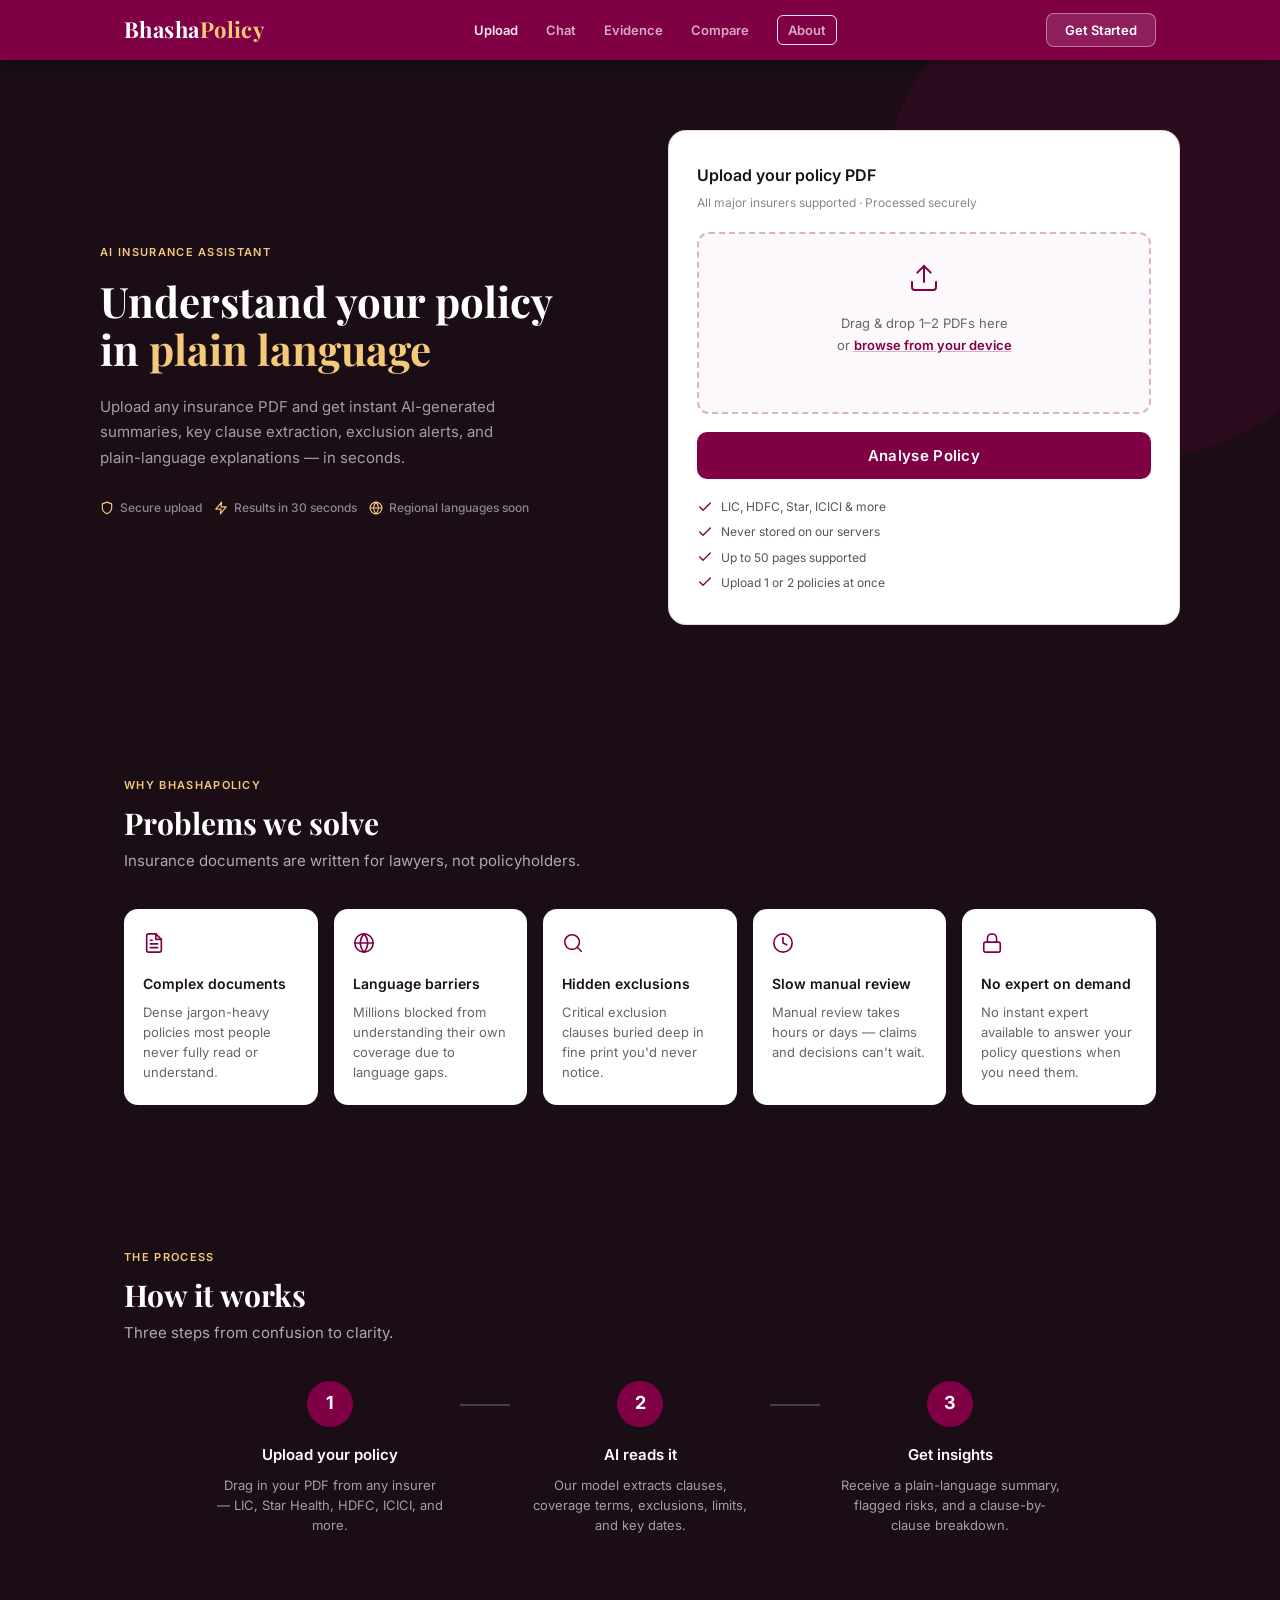
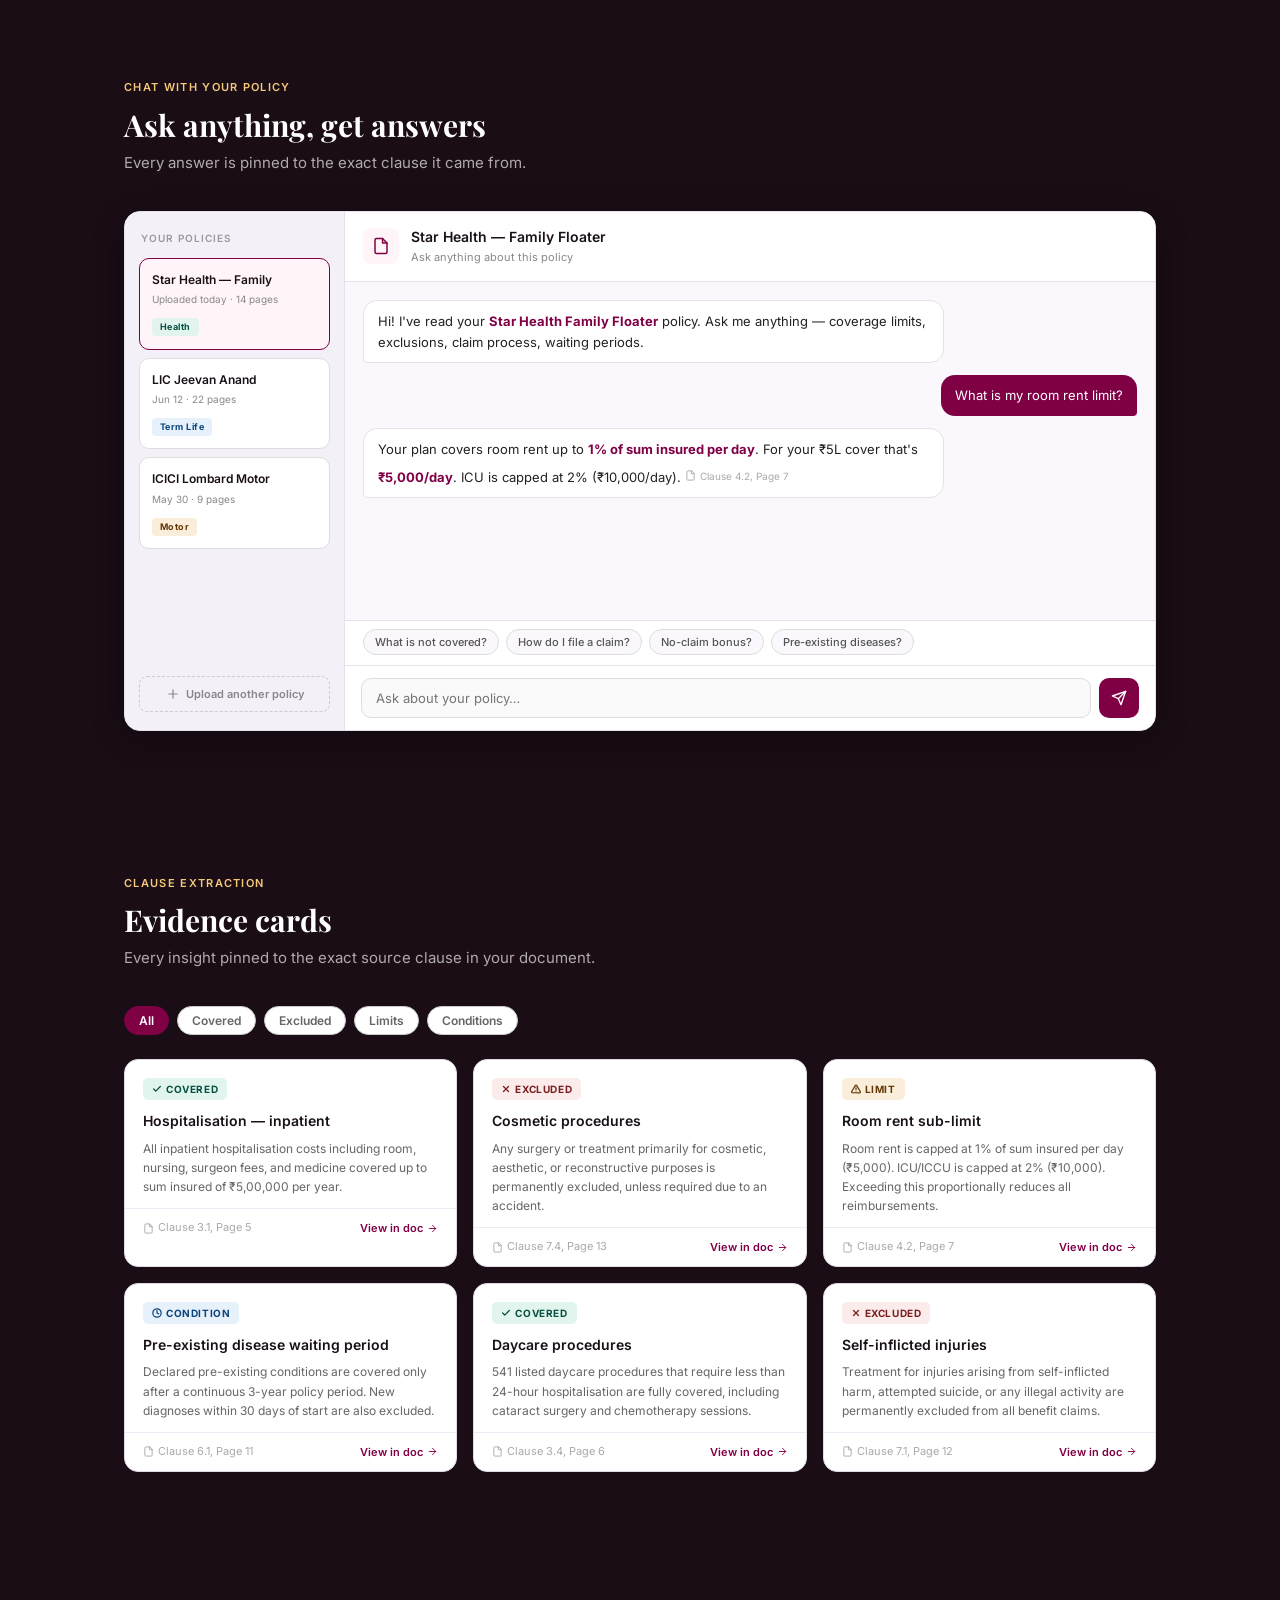
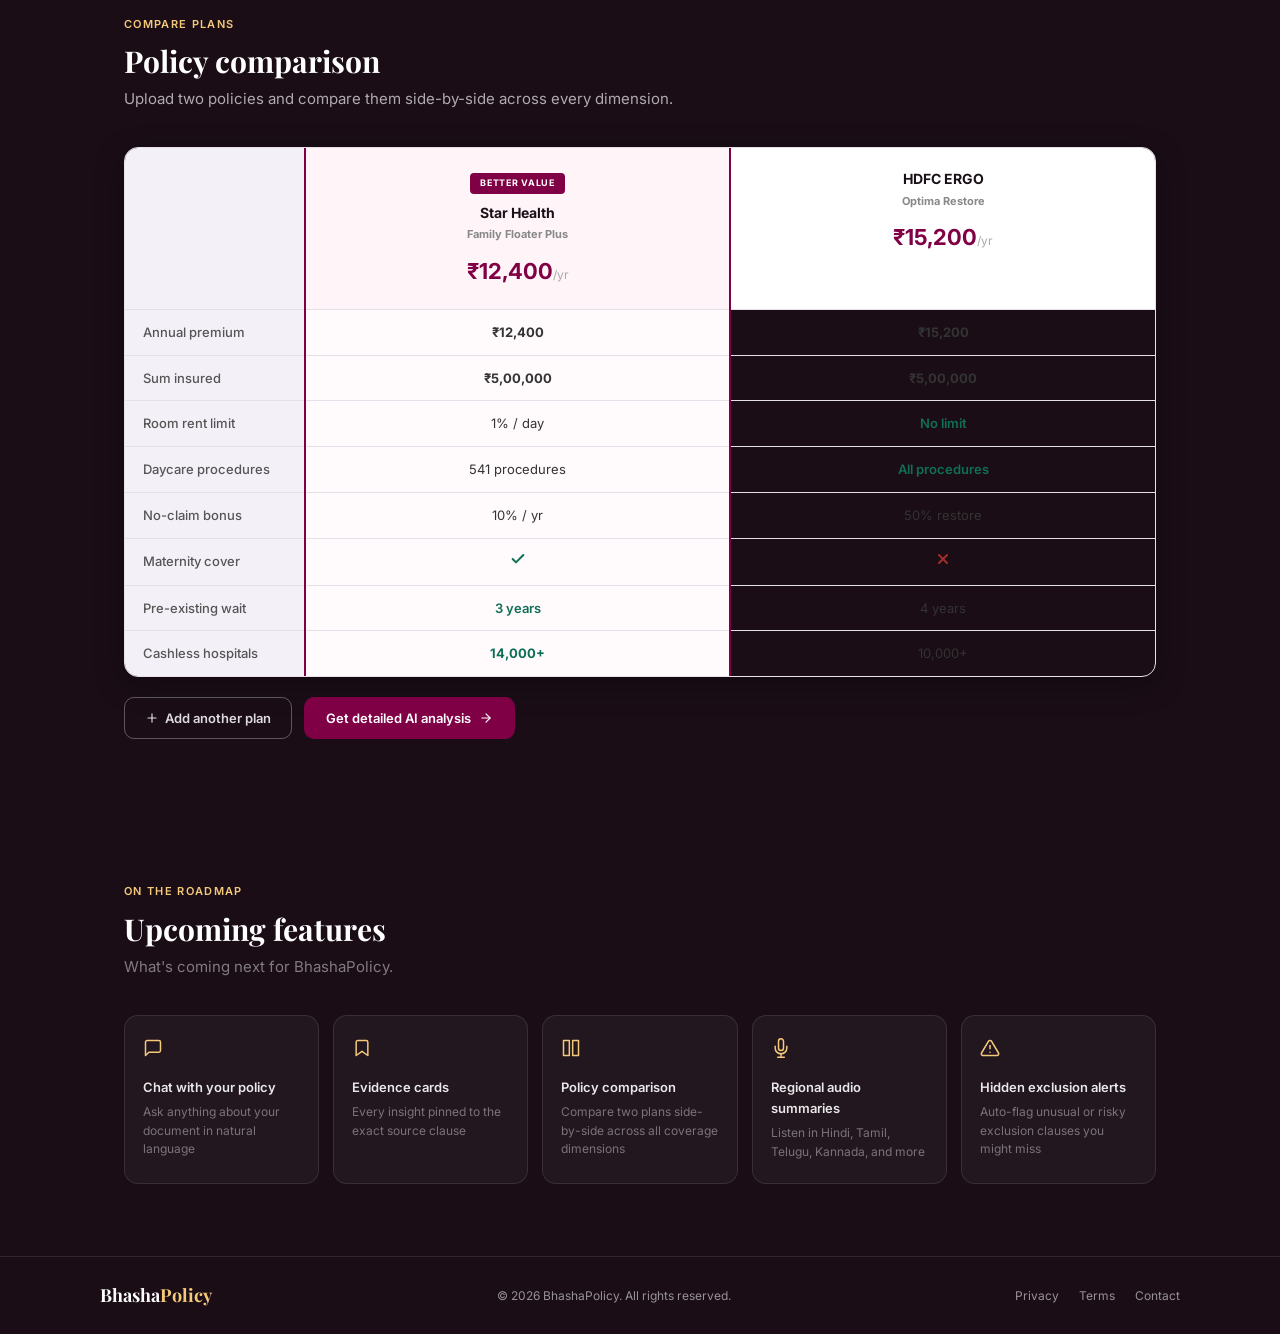
==== frontend/index.html @ d697faac "Modified Code" ====
<!DOCTYPE html>
<html lang="en">
<head>
  <meta charset="UTF-8">
  <meta name="viewport" content="width=device-width, initial-scale=1.0">
  <title>BhashaPolicy — AI Insurance Assistant</title>
  <link rel="preconnect" href="https://fonts.googleapis.com">
  <link rel="preconnect" href="https://fonts.gstatic.com" crossorigin>
  <link href="https://fonts.googleapis.com/css2?family=Playfair+Display:wght@600;700&family=Inter:wght@400;500;600&display=swap" rel="stylesheet">
  <link rel="stylesheet" href="style.css">
</head>
<body>

  <!-- ───────────── HEADER ───────────── -->
  <header class="header">
    <div class="header-inner">
      <div class="logo">Bhasha<span>Policy</span></div>
      <nav class="nav">
        <a href="#upload-section" class="nav-link">Upload</a>
        <a href="#chat-section" class="nav-link">Chat</a>
        <a href="#evidence-section" class="nav-link">Evidence</a>
        <a href="#compare-section" class="nav-link">Compare</a>
        <a href="#" class="nav-link">About</a>
      </nav>
      <button class="nav-cta" onclick="document.getElementById('upload-section').scrollIntoView({behavior:'smooth'})">
        Get Started
      </button>
      <button class="hamburger" id="hamburger" aria-label="Open menu">
        <span></span><span></span><span></span>
      </button>
    </div>
  </header>

  <!-- Mobile Nav -->
  <div class="mobile-nav" id="mobileNav">
    <a href="#upload-section" class="mobile-nav-link">Upload</a>
    <a href="#chat-section" class="mobile-nav-link">Chat</a>
    <a href="#evidence-section" class="mobile-nav-link">Evidence</a>
    <a href="#compare-section" class="mobile-nav-link">Compare</a>
    <a href="#" class="mobile-nav-link">About</a>
  </div>

  <!-- ───────────── HERO ───────────── -->
  <section class="hero">
    <div class="hero-bg-glow"></div>
    <div class="hero-inner">
      <div class="hero-text">
        <span class="eyebrow">AI Insurance Assistant</span>
        <h1 class="hero-title">Understand your policy<br>in <em>plain language</em></h1>
        <p class="hero-sub">
          Upload any insurance PDF and get instant AI-generated summaries,
          key clause extraction, exclusion alerts, and plain-language
          explanations — in seconds.
        </p>
        <div class="trust-row">
          <div class="trust-pill">
            <svg width="14" height="14" viewBox="0 0 24 24" fill="none" stroke="currentColor" stroke-width="2" stroke-linecap="round" stroke-linejoin="round" aria-hidden="true"><path d="M12 22s8-4 8-10V5l-8-3-8 3v7c0 6 8 10 8 10z"/></svg>
            Secure upload
          </div>
          <div class="trust-pill">
            <svg width="14" height="14" viewBox="0 0 24 24" fill="none" stroke="currentColor" stroke-width="2" stroke-linecap="round" stroke-linejoin="round" aria-hidden="true"><polygon points="13 2 3 14 12 14 11 22 21 10 12 10 13 2"/></svg>
            Results in 30 seconds
          </div>
          <div class="trust-pill">
            <svg width="14" height="14" viewBox="0 0 24 24" fill="none" stroke="currentColor" stroke-width="2" stroke-linecap="round" stroke-linejoin="round" aria-hidden="true"><circle cx="12" cy="12" r="10"/><line x1="2" y1="12" x2="22" y2="12"/><path d="M12 2a15.3 15.3 0 0 1 4 10 15.3 15.3 0 0 1-4 10 15.3 15.3 0 0 1-4-10 15.3 15.3 0 0 1 4-10z"/></svg>
            Regional languages soon
          </div>
        </div>
      </div>

      <!-- Upload Card -->
      <div class="upload-card" id="upload-section">
        <div class="upload-card-header">
          <div class="upload-card-title">Upload your policy PDF</div>
          <div class="upload-card-sub">All major insurers supported · Processed securely</div>
        </div>
        <div class="drop-zone" id="dropZone" role="button" tabindex="0" aria-label="Upload PDF area">
          <div class="drop-icon">
            <svg width="32" height="32" viewBox="0 0 24 24" fill="none" stroke="#800046" stroke-width="1.5" stroke-linecap="round" stroke-linejoin="round" aria-hidden="true"><path d="M21 15v4a2 2 0 0 1-2 2H5a2 2 0 0 1-2-2v-4"/><polyline points="17 8 12 3 7 8"/><line x1="12" y1="3" x2="12" y2="15"/></svg>
          </div>
          <p class="drop-label">
            Drag &amp; drop 1–2 PDFs here<br>
            or <button class="browse-btn" id="browseBtn">browse from your device</button>
          </p>
          <p class="file-name" id="fileName"></p>
          <input type="file" id="fileInput" accept=".pdf" multiple aria-label="Select up to two PDF files">
        </div>
        <p class="api-status" id="apiStatusMsg" style="display:none;"></p>
        <button class="analyze-btn" id="analyzeBtn">Analyse Policy</button>
        <div class="upload-features">
          <div class="upload-feature">
            <svg width="16" height="16" viewBox="0 0 24 24" fill="none" stroke="#800046" stroke-width="2" stroke-linecap="round" stroke-linejoin="round" aria-hidden="true"><polyline points="20 6 9 17 4 12"/></svg>
            LIC, HDFC, Star, ICICI & more
          </div>
          <div class="upload-feature">
            <svg width="16" height="16" viewBox="0 0 24 24" fill="none" stroke="#800046" stroke-width="2" stroke-linecap="round" stroke-linejoin="round" aria-hidden="true"><polyline points="20 6 9 17 4 12"/></svg>
            Never stored on our servers
          </div>
          <div class="upload-feature">
            <svg width="16" height="16" viewBox="0 0 24 24" fill="none" stroke="#800046" stroke-width="2" stroke-linecap="round" stroke-linejoin="round" aria-hidden="true"><polyline points="20 6 9 17 4 12"/></svg>
            Up to 50 pages supported
          </div>
          <div class="upload-feature">
            <svg width="16" height="16" viewBox="0 0 24 24" fill="none" stroke="#800046" stroke-width="2" stroke-linecap="round" stroke-linejoin="round" aria-hidden="true"><polyline points="20 6 9 17 4 12"/></svg>
            Upload 1 or 2 policies at once
          </div>
        </div>
      </div>
    </div>
  </section>

  <!-- ───────────── PROBLEMS ───────────── -->
  <section class="problems-section">
    <div class="container">
      <div class="section-label">Why BhashaPolicy</div>
      <h2 class="section-title">Problems we solve</h2>
      <p class="section-sub">Insurance documents are written for lawyers, not policyholders.</p>
      <div class="prob-grid">
        <div class="prob-card">
          <div class="prob-icon">
            <svg width="22" height="22" viewBox="0 0 24 24" fill="none" stroke="#800046" stroke-width="1.8" stroke-linecap="round" stroke-linejoin="round" aria-hidden="true"><path d="M14 2H6a2 2 0 0 0-2 2v16a2 2 0 0 0 2 2h12a2 2 0 0 0 2-2V8z"/><polyline points="14 2 14 8 20 8"/><line x1="16" y1="13" x2="8" y2="13"/><line x1="16" y1="17" x2="8" y2="17"/><polyline points="10 9 9 9 8 9"/></svg>
          </div>
          <h3 class="prob-title">Complex documents</h3>
          <p class="prob-text">Dense jargon-heavy policies most people never fully read or understand.</p>
        </div>
        <div class="prob-card">
          <div class="prob-icon">
            <svg width="22" height="22" viewBox="0 0 24 24" fill="none" stroke="#800046" stroke-width="1.8" stroke-linecap="round" stroke-linejoin="round" aria-hidden="true"><circle cx="12" cy="12" r="10"/><line x1="2" y1="12" x2="22" y2="12"/><path d="M12 2a15.3 15.3 0 0 1 4 10 15.3 15.3 0 0 1-4 10 15.3 15.3 0 0 1-4-10 15.3 15.3 0 0 1 4-10z"/></svg>
          </div>
          <h3 class="prob-title">Language barriers</h3>
          <p class="prob-text">Millions blocked from understanding their own coverage due to language gaps.</p>
        </div>
        <div class="prob-card">
          <div class="prob-icon">
            <svg width="22" height="22" viewBox="0 0 24 24" fill="none" stroke="#800046" stroke-width="1.8" stroke-linecap="round" stroke-linejoin="round" aria-hidden="true"><circle cx="11" cy="11" r="8"/><line x1="21" y1="21" x2="16.65" y2="16.65"/></svg>
          </div>
          <h3 class="prob-title">Hidden exclusions</h3>
          <p class="prob-text">Critical exclusion clauses buried deep in fine print you'd never notice.</p>
        </div>
        <div class="prob-card">
          <div class="prob-icon">
            <svg width="22" height="22" viewBox="0 0 24 24" fill="none" stroke="#800046" stroke-width="1.8" stroke-linecap="round" stroke-linejoin="round" aria-hidden="true"><circle cx="12" cy="12" r="10"/><polyline points="12 6 12 12 16 14"/></svg>
          </div>
          <h3 class="prob-title">Slow manual review</h3>
          <p class="prob-text">Manual review takes hours or days — claims and decisions can't wait.</p>
        </div>
        <div class="prob-card">
          <div class="prob-icon">
            <svg width="22" height="22" viewBox="0 0 24 24" fill="none" stroke="#800046" stroke-width="1.8" stroke-linecap="round" stroke-linejoin="round" aria-hidden="true"><rect x="3" y="11" width="18" height="11" rx="2" ry="2"/><path d="M7 11V7a5 5 0 0 1 10 0v4"/></svg>
          </div>
          <h3 class="prob-title">No expert on demand</h3>
          <p class="prob-text">No instant expert available to answer your policy questions when you need them.</p>
        </div>
      </div>
    </div>
  </section>

  <!-- ───────────── HOW IT WORKS ───────────── -->
  <section class="how-section">
    <div class="container">
      <div class="section-label">The process</div>
      <h2 class="section-title">How it works</h2>
      <p class="section-sub">Three steps from confusion to clarity.</p>
      <div class="steps-row">
        <div class="step-item">
          <div class="step-num">1</div>
          <h3 class="step-title">Upload your policy</h3>
          <p class="step-desc">Drag in your PDF from any insurer — LIC, Star Health, HDFC, ICICI, and more.</p>
        </div>
        <div class="step-connector" aria-hidden="true"></div>
        <div class="step-item">
          <div class="step-num">2</div>
          <h3 class="step-title">AI reads it</h3>
          <p class="step-desc">Our model extracts clauses, coverage terms, exclusions, limits, and key dates.</p>
        </div>
        <div class="step-connector" aria-hidden="true"></div>
        <div class="step-item">
          <div class="step-num">3</div>
          <h3 class="step-title">Get insights</h3>
          <p class="step-desc">Receive a plain-language summary, flagged risks, and a clause-by-clause breakdown.</p>
        </div>
      </div>
    </div>
  </section>

  <!-- ───────────── CHAT SECTION ───────────── -->
  <section class="chat-section" id="chat-section">
    <div class="container">
      <div class="section-label">Chat with your policy</div>
      <h2 class="section-title">Ask anything, get answers</h2>
      <p class="section-sub">Every answer is pinned to the exact clause it came from.</p>

      <div class="summary-card" id="summaryCard" style="display:none;">
        <div class="summary-card-top">
          <span class="summary-badge badge-health" id="summaryBadge">Health</span>
          <div>
            <div class="summary-title" id="summaryTitle">Policy name</div>
            <div class="summary-meta" id="summaryMeta">— pages · Insurer</div>
          </div>
        </div>
        <p class="summary-text" id="summaryText">Summary will appear here after analysis.</p>
        <div class="summary-stats" id="summaryStats"></div>
      </div>

      <div class="chat-layout">
        <!-- Sidebar -->
        <aside class="chat-sidebar">
          <div class="sidebar-label">Your policies</div>
          <div id="docCardList">
            <div class="doc-card active" data-policy="star" tabindex="0" role="button" aria-pressed="true">
              <div class="doc-name">Star Health — Family</div>
              <div class="doc-meta">Uploaded today · 14 pages</div>
              <span class="doc-badge badge-health">Health</span>
            </div>
            <div class="doc-card" data-policy="lic" tabindex="0" role="button" aria-pressed="false">
              <div class="doc-name">LIC Jeevan Anand</div>
              <div class="doc-meta">Jun 12 · 22 pages</div>
              <span class="doc-badge badge-term">Term Life</span>
            </div>
            <div class="doc-card" data-policy="icici" tabindex="0" role="button" aria-pressed="false">
              <div class="doc-name">ICICI Lombard Motor</div>
              <div class="doc-meta">May 30 · 9 pages</div>
              <span class="doc-badge badge-motor">Motor</span>
            </div>
          </div>
          <button class="upload-more-btn" onclick="document.getElementById('upload-section').scrollIntoView({behavior:'smooth'})">
            <svg width="14" height="14" viewBox="0 0 24 24" fill="none" stroke="currentColor" stroke-width="2" stroke-linecap="round" stroke-linejoin="round" aria-hidden="true"><line x1="12" y1="5" x2="12" y2="19"/><line x1="5" y1="12" x2="19" y2="12"/></svg>
            Upload another policy
          </button>
        </aside>

        <!-- Chat Window -->
        <div class="chat-window">
          <div class="chat-topbar">
            <div class="chat-doc-icon" aria-hidden="true">
              <svg width="18" height="18" viewBox="0 0 24 24" fill="none" stroke="#800046" stroke-width="2" stroke-linecap="round" stroke-linejoin="round"><path d="M14 2H6a2 2 0 0 0-2 2v16a2 2 0 0 0 2 2h12a2 2 0 0 0 2-2V8z"/><polyline points="14 2 14 8 20 8"/></svg>
            </div>
            <div>
              <div class="chat-doc-name" id="chatDocName">Star Health — Family Floater</div>
              <div class="chat-doc-sub">Ask anything about this policy</div>
            </div>
          </div>

          <div class="chat-messages" id="chatMessages" aria-live="polite" aria-label="Chat messages">
            <div class="msg msg-bot">
              Hi! I've read your <strong>Star Health Family Floater</strong> policy. Ask me anything — coverage limits, exclusions, claim process, waiting periods.
            </div>
            <div class="msg msg-user">What is my room rent limit?</div>
            <div class="msg msg-bot">
              Your plan covers room rent up to <strong>1% of sum insured per day</strong>. For your ₹5L cover that's <strong>₹5,000/day</strong>. ICU is capped at 2% (₹10,000/day).
              <div class="msg-source">
                <svg width="11" height="11" viewBox="0 0 24 24" fill="none" stroke="currentColor" stroke-width="2" stroke-linecap="round" stroke-linejoin="round" aria-hidden="true"><path d="M14 2H6a2 2 0 0 0-2 2v16a2 2 0 0 0 2 2h12a2 2 0 0 0 2-2V8z"/><polyline points="14 2 14 8 20 8"/></svg>
                Clause 4.2, Page 7
              </div>
            </div>
          </div>

          <div class="quick-chips" id="quickChips">
            <button class="chip" data-q="What is not covered?">What is not covered?</button>
            <button class="chip" data-q="How do I file a claim?">How do I file a claim?</button>
            <button class="chip" data-q="What is the no-claim bonus?">No-claim bonus?</button>
            <button class="chip" data-q="Are pre-existing diseases covered?">Pre-existing diseases?</button>
          </div>

          <div class="chat-input-row">
            <input
              type="text"
              id="chatInput"
              class="chat-input"
              placeholder="Ask about your policy…"
              autocomplete="off"
            >
            <button class="send-btn" id="sendBtn" aria-label="Send message">
              <svg width="16" height="16" viewBox="0 0 24 24" fill="none" stroke="currentColor" stroke-width="2" stroke-linecap="round" stroke-linejoin="round" aria-hidden="true"><line x1="22" y1="2" x2="11" y2="13"/><polygon points="22 2 15 22 11 13 2 9 22 2"/></svg>
            </button>
          </div>
        </div>
      </div>
    </div>
  </section>

  <!-- ───────────── EVIDENCE CARDS ───────────── -->
  <section class="evidence-section" id="evidence-section">
    <div class="container">
      <div class="section-label">Clause extraction</div>
      <h2 class="section-title">Evidence cards</h2>
      <p class="section-sub">Every insight pinned to the exact source clause in your document.</p>

      <div class="ev-filters" role="group" aria-label="Filter evidence cards">
        <button class="ev-filter active" data-filter="all">All</button>
        <button class="ev-filter" data-filter="covered">Covered</button>
        <button class="ev-filter" data-filter="excluded">Excluded</button>
        <button class="ev-filter" data-filter="limit">Limits</button>
        <button class="ev-filter" data-filter="condition">Conditions</button>
      </div>

      <div class="ev-grid" id="evGrid">

        <article class="ev-card" data-type="covered">
          <div class="ev-card-top">
            <span class="ev-tag tag-covered">
              <svg width="10" height="10" viewBox="0 0 24 24" fill="none" stroke="currentColor" stroke-width="3" stroke-linecap="round" stroke-linejoin="round" aria-hidden="true"><polyline points="20 6 9 17 4 12"/></svg>
              Covered
            </span>
            <h3 class="ev-clause-title">Hospitalisation — inpatient</h3>
            <p class="ev-clause-text">All inpatient hospitalisation costs including room, nursing, surgeon fees, and medicine covered up to sum insured of ₹5,00,000 per year.</p>
          </div>
          <div class="ev-card-bottom">
            <div class="ev-source">
              <svg width="11" height="11" viewBox="0 0 24 24" fill="none" stroke="currentColor" stroke-width="2" stroke-linecap="round" stroke-linejoin="round" aria-hidden="true"><path d="M14 2H6a2 2 0 0 0-2 2v16a2 2 0 0 0 2 2h12a2 2 0 0 0 2-2V8z"/><polyline points="14 2 14 8 20 8"/></svg>
              Clause 3.1, Page 5
            </div>
            <button class="ev-action">View in doc
              <svg width="11" height="11" viewBox="0 0 24 24" fill="none" stroke="currentColor" stroke-width="2" stroke-linecap="round" stroke-linejoin="round" aria-hidden="true"><line x1="5" y1="12" x2="19" y2="12"/><polyline points="12 5 19 12 12 19"/></svg>
            </button>
          </div>
        </article>

        <article class="ev-card" data-type="excluded">
          <div class="ev-card-top">
            <span class="ev-tag tag-excluded">
              <svg width="10" height="10" viewBox="0 0 24 24" fill="none" stroke="currentColor" stroke-width="3" stroke-linecap="round" stroke-linejoin="round" aria-hidden="true"><line x1="18" y1="6" x2="6" y2="18"/><line x1="6" y1="6" x2="18" y2="18"/></svg>
              Excluded
            </span>
            <h3 class="ev-clause-title">Cosmetic procedures</h3>
            <p class="ev-clause-text">Any surgery or treatment primarily for cosmetic, aesthetic, or reconstructive purposes is permanently excluded, unless required due to an accident.</p>
          </div>
          <div class="ev-card-bottom">
            <div class="ev-source">
              <svg width="11" height="11" viewBox="0 0 24 24" fill="none" stroke="currentColor" stroke-width="2" stroke-linecap="round" stroke-linejoin="round" aria-hidden="true"><path d="M14 2H6a2 2 0 0 0-2 2v16a2 2 0 0 0 2 2h12a2 2 0 0 0 2-2V8z"/><polyline points="14 2 14 8 20 8"/></svg>
              Clause 7.4, Page 13
            </div>
            <button class="ev-action">View in doc
              <svg width="11" height="11" viewBox="0 0 24 24" fill="none" stroke="currentColor" stroke-width="2" stroke-linecap="round" stroke-linejoin="round" aria-hidden="true"><line x1="5" y1="12" x2="19" y2="12"/><polyline points="12 5 19 12 12 19"/></svg>
            </button>
          </div>
        </article>

        <article class="ev-card" data-type="limit">
          <div class="ev-card-top">
            <span class="ev-tag tag-limit">
              <svg width="10" height="10" viewBox="0 0 24 24" fill="none" stroke="currentColor" stroke-width="3" stroke-linecap="round" stroke-linejoin="round" aria-hidden="true"><path d="M10.29 3.86L1.82 18a2 2 0 0 0 1.71 3h16.94a2 2 0 0 0 1.71-3L13.71 3.86a2 2 0 0 0-3.42 0z"/><line x1="12" y1="9" x2="12" y2="13"/><line x1="12" y1="17" x2="12.01" y2="17"/></svg>
              Limit
            </span>
            <h3 class="ev-clause-title">Room rent sub-limit</h3>
            <p class="ev-clause-text">Room rent is capped at 1% of sum insured per day (₹5,000). ICU/ICCU is capped at 2% (₹10,000). Exceeding this proportionally reduces all reimbursements.</p>
          </div>
          <div class="ev-card-bottom">
            <div class="ev-source">
              <svg width="11" height="11" viewBox="0 0 24 24" fill="none" stroke="currentColor" stroke-width="2" stroke-linecap="round" stroke-linejoin="round" aria-hidden="true"><path d="M14 2H6a2 2 0 0 0-2 2v16a2 2 0 0 0 2 2h12a2 2 0 0 0 2-2V8z"/><polyline points="14 2 14 8 20 8"/></svg>
              Clause 4.2, Page 7
            </div>
            <button class="ev-action">View in doc
              <svg width="11" height="11" viewBox="0 0 24 24" fill="none" stroke="currentColor" stroke-width="2" stroke-linecap="round" stroke-linejoin="round" aria-hidden="true"><line x1="5" y1="12" x2="19" y2="12"/><polyline points="12 5 19 12 12 19"/></svg>
            </button>
          </div>
        </article>

        <article class="ev-card" data-type="condition">
          <div class="ev-card-top">
            <span class="ev-tag tag-condition">
              <svg width="10" height="10" viewBox="0 0 24 24" fill="none" stroke="currentColor" stroke-width="3" stroke-linecap="round" stroke-linejoin="round" aria-hidden="true"><circle cx="12" cy="12" r="10"/><polyline points="12 6 12 12 16 14"/></svg>
              Condition
            </span>
            <h3 class="ev-clause-title">Pre-existing disease waiting period</h3>
            <p class="ev-clause-text">Declared pre-existing conditions are covered only after a continuous 3-year policy period. New diagnoses within 30 days of start are also excluded.</p>
          </div>
          <div class="ev-card-bottom">
            <div class="ev-source">
              <svg width="11" height="11" viewBox="0 0 24 24" fill="none" stroke="currentColor" stroke-width="2" stroke-linecap="round" stroke-linejoin="round" aria-hidden="true"><path d="M14 2H6a2 2 0 0 0-2 2v16a2 2 0 0 0 2 2h12a2 2 0 0 0 2-2V8z"/><polyline points="14 2 14 8 20 8"/></svg>
              Clause 6.1, Page 11
            </div>
            <button class="ev-action">View in doc
              <svg width="11" height="11" viewBox="0 0 24 24" fill="none" stroke="currentColor" stroke-width="2" stroke-linecap="round" stroke-linejoin="round" aria-hidden="true"><line x1="5" y1="12" x2="19" y2="12"/><polyline points="12 5 19 12 12 19"/></svg>
            </button>
          </div>
        </article>

        <article class="ev-card" data-type="covered">
          <div class="ev-card-top">
            <span class="ev-tag tag-covered">
              <svg width="10" height="10" viewBox="0 0 24 24" fill="none" stroke="currentColor" stroke-width="3" stroke-linecap="round" stroke-linejoin="round" aria-hidden="true"><polyline points="20 6 9 17 4 12"/></svg>
              Covered
            </span>
            <h3 class="ev-clause-title">Daycare procedures</h3>
            <p class="ev-clause-text">541 listed daycare procedures that require less than 24-hour hospitalisation are fully covered, including cataract surgery and chemotherapy sessions.</p>
          </div>
          <div class="ev-card-bottom">
            <div class="ev-source">
              <svg width="11" height="11" viewBox="0 0 24 24" fill="none" stroke="currentColor" stroke-width="2" stroke-linecap="round" stroke-linejoin="round" aria-hidden="true"><path d="M14 2H6a2 2 0 0 0-2 2v16a2 2 0 0 0 2 2h12a2 2 0 0 0 2-2V8z"/><polyline points="14 2 14 8 20 8"/></svg>
              Clause 3.4, Page 6
            </div>
            <button class="ev-action">View in doc
              <svg width="11" height="11" viewBox="0 0 24 24" fill="none" stroke="currentColor" stroke-width="2" stroke-linecap="round" stroke-linejoin="round" aria-hidden="true"><line x1="5" y1="12" x2="19" y2="12"/><polyline points="12 5 19 12 12 19"/></svg>
            </button>
          </div>
        </article>

        <article class="ev-card" data-type="excluded">
          <div class="ev-card-top">
            <span class="ev-tag tag-excluded">
              <svg width="10" height="10" viewBox="0 0 24 24" fill="none" stroke="currentColor" stroke-width="3" stroke-linecap="round" stroke-linejoin="round" aria-hidden="true"><line x1="18" y1="6" x2="6" y2="18"/><line x1="6" y1="6" x2="18" y2="18"/></svg>
              Excluded
            </span>
            <h3 class="ev-clause-title">Self-inflicted injuries</h3>
            <p class="ev-clause-text">Treatment for injuries arising from self-inflicted harm, attempted suicide, or any illegal activity are permanently excluded from all benefit claims.</p>
          </div>
          <div class="ev-card-bottom">
            <div class="ev-source">
              <svg width="11" height="11" viewBox="0 0 24 24" fill="none" stroke="currentColor" stroke-width="2" stroke-linecap="round" stroke-linejoin="round" aria-hidden="true"><path d="M14 2H6a2 2 0 0 0-2 2v16a2 2 0 0 0 2 2h12a2 2 0 0 0 2-2V8z"/><polyline points="14 2 14 8 20 8"/></svg>
              Clause 7.1, Page 12
            </div>
            <button class="ev-action">View in doc
              <svg width="11" height="11" viewBox="0 0 24 24" fill="none" stroke="currentColor" stroke-width="2" stroke-linecap="round" stroke-linejoin="round" aria-hidden="true"><line x1="5" y1="12" x2="19" y2="12"/><polyline points="12 5 19 12 12 19"/></svg>
            </button>
          </div>
        </article>

      </div>
    </div>
  </section>

  <!-- ───────────── POLICY COMPARISON ───────────── -->
  <section class="compare-section" id="compare-section">
    <div class="container">
      <div class="section-label">Compare plans</div>
      <h2 class="section-title">Policy comparison</h2>
      <p class="section-sub" id="compareSub">Upload two policies and compare them side-by-side across every dimension.</p>

      <div class="compare-table-wrap">
        <table class="compare-table" role="table" aria-label="Policy comparison table">
          <thead>
            <tr id="compareTheadRow">
              <th class="compare-th-label"></th>
              <th class="compare-th featured">
                <div class="compare-badge">Better value</div>
                <div class="compare-insurer">Star Health</div>
                <div class="compare-plan">Family Floater Plus</div>
                <div class="compare-premium">₹12,400<span class="compare-premium-sub">/yr</span></div>
              </th>
              <th class="compare-th">
                <div class="compare-insurer">HDFC ERGO</div>
                <div class="compare-plan">Optima Restore</div>
                <div class="compare-premium">₹15,200<span class="compare-premium-sub">/yr</span></div>
              </th>
            </tr>
          </thead>
          <tbody id="compareTbody">
            <tr>
              <td class="compare-row-label">Annual premium</td>
              <td class="compare-cell featured"><strong>₹12,400</strong></td>
              <td class="compare-cell"><strong>₹15,200</strong></td>
            </tr>
            <tr>
              <td class="compare-row-label">Sum insured</td>
              <td class="compare-cell featured"><strong>₹5,00,000</strong></td>
              <td class="compare-cell"><strong>₹5,00,000</strong></td>
            </tr>
            <tr>
              <td class="compare-row-label">Room rent limit</td>
              <td class="compare-cell featured">1% / day</td>
              <td class="compare-cell compare-better">No limit</td>
            </tr>
            <tr>
              <td class="compare-row-label">Daycare procedures</td>
              <td class="compare-cell featured">541 procedures</td>
              <td class="compare-cell compare-better">All procedures</td>
            </tr>
            <tr>
              <td class="compare-row-label">No-claim bonus</td>
              <td class="compare-cell featured">10% / yr</td>
              <td class="compare-cell">50% restore</td>
            </tr>
            <tr>
              <td class="compare-row-label">Maternity cover</td>
              <td class="compare-cell featured">
                <span class="compare-yes">
                  <svg width="16" height="16" viewBox="0 0 24 24" fill="none" stroke="currentColor" stroke-width="3" stroke-linecap="round" stroke-linejoin="round" aria-label="Yes"><polyline points="20 6 9 17 4 12"/></svg>
                </span>
              </td>
              <td class="compare-cell">
                <span class="compare-no">
                  <svg width="16" height="16" viewBox="0 0 24 24" fill="none" stroke="currentColor" stroke-width="3" stroke-linecap="round" stroke-linejoin="round" aria-label="No"><line x1="18" y1="6" x2="6" y2="18"/><line x1="6" y1="6" x2="18" y2="18"/></svg>
                </span>
              </td>
            </tr>
            <tr>
              <td class="compare-row-label">Pre-existing wait</td>
              <td class="compare-cell featured compare-better">3 years</td>
              <td class="compare-cell">4 years</td>
            </tr>
            <tr>
              <td class="compare-row-label">Cashless hospitals</td>
              <td class="compare-cell featured compare-better"><strong>14,000+</strong></td>
              <td class="compare-cell">10,000+</td>
            </tr>
          </tbody>
        </table>
      </div>

      <div class="compare-actions">
        <button class="compare-btn-outline" id="addPlanBtn">
          <svg width="14" height="14" viewBox="0 0 24 24" fill="none" stroke="currentColor" stroke-width="2" stroke-linecap="round" stroke-linejoin="round" aria-hidden="true"><line x1="12" y1="5" x2="12" y2="19"/><line x1="5" y1="12" x2="19" y2="12"/></svg>
          Add another plan
        </button>
        <button class="compare-btn-primary" onclick="document.getElementById('chat-section').scrollIntoView({behavior:'smooth'})">
          Get detailed AI analysis
          <svg width="14" height="14" viewBox="0 0 24 24" fill="none" stroke="currentColor" stroke-width="2" stroke-linecap="round" stroke-linejoin="round" aria-hidden="true"><line x1="5" y1="12" x2="19" y2="12"/><polyline points="12 5 19 12 12 19"/></svg>
        </button>
      </div>
    </div>
  </section>

  <!-- ───────────── UPCOMING ───────────── -->
  <section class="upcoming-section">
    <div class="container">
      <div class="section-label upcoming-label">On the roadmap</div>
      <h2 class="section-title upcoming-title">Upcoming features</h2>
      <p class="section-sub upcoming-sub">What's coming next for BhashaPolicy.</p>
      <div class="feat-grid">
        <div class="feat-card">
          <div class="feat-icon">
            <svg width="20" height="20" viewBox="0 0 24 24" fill="none" stroke="#f5c97a" stroke-width="1.8" stroke-linecap="round" stroke-linejoin="round" aria-hidden="true"><path d="M21 15a2 2 0 0 1-2 2H7l-4 4V5a2 2 0 0 1 2-2h14a2 2 0 0 1 2 2z"/></svg>
          </div>
          <h3 class="feat-title">Chat with your policy</h3>
          <p class="feat-sub">Ask anything about your document in natural language</p>
        </div>
        <div class="feat-card">
          <div class="feat-icon">
            <svg width="20" height="20" viewBox="0 0 24 24" fill="none" stroke="#f5c97a" stroke-width="1.8" stroke-linecap="round" stroke-linejoin="round" aria-hidden="true"><path d="M19 21l-7-5-7 5V5a2 2 0 0 1 2-2h10a2 2 0 0 1 2 2z"/></svg>
          </div>
          <h3 class="feat-title">Evidence cards</h3>
          <p class="feat-sub">Every insight pinned to the exact source clause</p>
        </div>
        <div class="feat-card">
          <div class="feat-icon">
            <svg width="20" height="20" viewBox="0 0 24 24" fill="none" stroke="#f5c97a" stroke-width="1.8" stroke-linecap="round" stroke-linejoin="round" aria-hidden="true"><rect x="3" y="3" width="7" height="18"/><rect x="14" y="3" width="7" height="18"/></svg>
          </div>
          <h3 class="feat-title">Policy comparison</h3>
          <p class="feat-sub">Compare two plans side-by-side across all coverage dimensions</p>
        </div>
        <div class="feat-card">
          <div class="feat-icon">
            <svg width="20" height="20" viewBox="0 0 24 24" fill="none" stroke="#f5c97a" stroke-width="1.8" stroke-linecap="round" stroke-linejoin="round" aria-hidden="true"><path d="M12 1a3 3 0 0 0-3 3v8a3 3 0 0 0 6 0V4a3 3 0 0 0-3-3z"/><path d="M19 10v2a7 7 0 0 1-14 0v-2"/><line x1="12" y1="19" x2="12" y2="23"/><line x1="8" y1="23" x2="16" y2="23"/></svg>
          </div>
          <h3 class="feat-title">Regional audio summaries</h3>
          <p class="feat-sub">Listen in Hindi, Tamil, Telugu, Kannada, and more</p>
        </div>
        <div class="feat-card">
          <div class="feat-icon">
            <svg width="20" height="20" viewBox="0 0 24 24" fill="none" stroke="#f5c97a" stroke-width="1.8" stroke-linecap="round" stroke-linejoin="round" aria-hidden="true"><path d="M10.29 3.86L1.82 18a2 2 0 0 0 1.71 3h16.94a2 2 0 0 0 1.71-3L13.71 3.86a2 2 0 0 0-3.42 0z"/><line x1="12" y1="9" x2="12" y2="13"/><line x1="12" y1="17" x2="12.01" y2="17"/></svg>
          </div>
          <h3 class="feat-title">Hidden exclusion alerts</h3>
          <p class="feat-sub">Auto-flag unusual or risky exclusion clauses you might miss</p>
        </div>
      </div>
    </div>
  </section>

  <!-- ───────────── FOOTER ───────────── -->
  <footer class="footer">
    <div class="footer-inner">
      <div class="footer-logo">Bhasha<span>Policy</span></div>
      <p class="footer-copy">© 2026 BhashaPolicy. All rights reserved.</p>
      <div class="footer-links">
        <a href="#">Privacy</a>
        <a href="#">Terms</a>
        <a href="#">Contact</a>
      </div>
    </div>
  </footer>

  <script src="script.js"></script>
</body>
</html>
---- frontend/style.css ----
/* ─────────────────────────────────────────
   BHASHAPOLICY — style.css
   Palette:
     Maroon   #800046
     Gold     #f5c97a
     Dark     #1A1018
     Ivory    #FDF8F3
     Smoke    #F4F0F8
     Text     #222
     Muted    #666
   ───────────────────────────────────────── */

/* ── RESET & BASE ── */
*, *::before, *::after {
  box-sizing: border-box;
  margin: 0;
  padding: 0;
}

:root {
  /* Updated to match the rich, deep dark-purple backdrop from the screenshot */
  --bg-page: #1A0D16; 
  --bg-page-soft: rgba(255, 255, 255, 0.04);
}

html {
  scroll-behavior: smooth;
}

body {
  font-family: 'Inter', Arial, sans-serif;
  font-size: 16px;
  line-height: 1.6;
  color: #222;
  background: var(--bg-page);
}

img { display: block; max-width: 100%; }

a { color: inherit; text-decoration: none; }

button { font-family: inherit; cursor: pointer; }

/* ── TYPOGRAPHY HELPERS ── */
.section-label {
  font-size: 11px;
  font-weight: 600;
  letter-spacing: 0.12em;
  text-transform: uppercase;
  color: #f5c97a;
  margin-bottom: 10px;
}

.section-title {
  font-family: 'Playfair Display', Georgia, serif;
  font-size: 30px;
  font-weight: 700;
  color: #fff;
  margin-bottom: 8px;
  line-height: 1.2;
}

.section-sub {
  font-size: 15px;
  color: rgba(255,255,255,0.65);
  margin-bottom: 36px;
}

/* ── LAYOUT ── */
.container {
  max-width: 1080px;
  margin: 0 auto;
  padding: 0 24px;
}

/* ─────────────────────────────────────────
   HEADER (Updated to Deep Burgundy)
   ───────────────────────────────────────── */
.header {
  position: sticky;
  top: 0;
  z-index: 100;
  background: #800046; /* Changed from var(--bg-page) to solid vibrant burgundy */
  box-shadow: 0 2px 10px rgba(0, 0, 0, 0.3);
}

.header-inner {
  max-width: 1080px;
  margin: 0 auto;
  padding: 0 24px;
  height: 60px;
  display: flex;
  align-items: center;
  justify-content: space-between;
  gap: 16px;
}

.logo {
  font-family: 'Playfair Display', Georgia, serif;
  font-size: 22px;
  font-weight: 700;
  color: #fff;
  letter-spacing: 0.02em;
  flex-shrink: 0;
}

.logo span { color: #f5c97a; }

.nav {
  display: flex;
  gap: 28px;
  align-items: center;
}

.nav-link {
  font-size: 13px;
  font-weight: 600; /* Made slightly bolder for crisp contrast over burgundy */
  color: #fff; /* High visibility white */
  transition: opacity 0.2s;
  opacity: 0.9;
}

.nav-link:hover { 
  opacity: 1;
}

/* "About" link special white border outline styling from the screenshot */
.nav-link[href*="about"], 
.nav-link:last-of-type {
  border: 1.5px solid #fff;
  padding: 4px 10px;
  border-radius: 6px;
}

.nav-cta {
  background: rgba(255, 255, 255, 0.12);
  border: 1px solid rgba(255, 255, 255, 0.4);
  color: #fff;
  font-size: 13px;
  font-weight: 600;
  padding: 8px 18px;
  border-radius: 8px;
  transition: background 0.2s;
  flex-shrink: 0;
}

.nav-cta:hover { background: rgba(255, 255, 255, 0.22); }

.hamburger {
  display: none;
  flex-direction: column;
  gap: 5px;
  background: none;
  border: none;
  padding: 4px;
  cursor: pointer;
}

.hamburger span {
  display: block;
  width: 22px;
  height: 2px;
  background: #fff;
  border-radius: 2px;
  transition: 0.3s;
}

/* Mobile nav */
.mobile-nav {
  display: none;
  flex-direction: column;
  background: #800046; /* Matching mobile drawer background */
  border-top: 1px solid rgba(255,255,255,0.1);
  padding: 12px 0;
  position: sticky;
  top: 60px;
  z-index: 99;
}

.mobile-nav.open { display: flex; }

.mobile-nav-link {
  padding: 12px 24px;
  font-size: 14px;
  font-weight: 500;
  color: #fff;
  transition: background 0.2s;
}

.mobile-nav-link:hover { background: rgba(255,255,255,0.1); }

/* ─────────────────────────────────────────
   HERO
   ───────────────────────────────────────── */
.hero {
  background: var(--bg-page);
  padding: 70px 24px 80px;
  position: relative;
  overflow: hidden;
}

.hero-bg-glow {
  position: absolute;
  top: -100px;
  right: -100px;
  width: 500px;
  height: 500px;
  border-radius: 50%;
  background: rgba(128, 0, 70, 0.18);
  pointer-events: none;
}

.hero-inner {
  max-width: 1080px;
  margin: 0 auto;
  display: grid;
  grid-template-columns: 1fr 1fr;
  gap: 56px;
  align-items: center;
}

.eyebrow {
  display: inline-block;
  font-size: 11px;
  font-weight: 600;
  letter-spacing: 0.12em;
  text-transform: uppercase;
  color: #f5c97a;
  margin-bottom: 16px;
}

.hero-title {
  font-family: 'Playfair Display', Georgia, serif;
  font-size: 42px;
  font-weight: 700;
  line-height: 1.15;
  color: #fff;
  margin-bottom: 20px;
}

.hero-title em {
  color: #f5c97a;
  font-style: normal;
}

.hero-sub {
  font-size: 15px;
  line-height: 1.7;
  color: rgba(255,255,255,0.6);
  margin-bottom: 28px;
  max-width: 420px;
}

/* Trust pills */
.trust-row {
  display: flex;
  flex-wrap: wrap;
  gap: 12px;
}

.trust-pill {
  display: flex;
  align-items: center;
  gap: 6px;
  font-size: 12px;
  font-weight: 500;
  color: rgba(255,255,255,0.5);
}

.trust-pill svg { color: #f5c97a; flex-shrink: 0; }

/* ─────────────────────────────────────────
   UPLOAD CARD
   ───────────────────────────────────────── */
.upload-card {
  background: #fff;
  border-radius: 18px;
  padding: 32px 28px;
  border: 1.5px solid rgba(128, 0, 70, 0.15);
  position: relative;
  z-index: 1;
}

.upload-card-header { margin-bottom: 20px; }

.upload-card-title {
  font-size: 16px;
  font-weight: 600;
  color: #1A1018;
  margin-bottom: 4px;
}

.upload-card-sub {
  font-size: 12px;
  color: #888;
}

/* Drop zone */
.drop-zone {
  border: 2px dashed rgba(128, 0, 70, 0.28);
  border-radius: 12px;
  padding: 28px 16px;
  text-align: center;
  cursor: pointer;
  transition: border-color 0.2s, background 0.2s;
  margin-bottom: 18px;
  background: #fdf8fb;
}

.drop-zone:hover,
.drop-zone.drag-over {
  border-color: #800046;
  background: #fff5f9;
}

.drop-zone:focus-visible {
  outline: 2px solid #800046;
  outline-offset: 2px;
}

.drop-icon {
  margin-bottom: 12px;
}

.drop-label {
  font-size: 13px;
  color: #666;
  line-height: 1.65;
  margin-bottom: 0;
}

.browse-btn {
  background: none;
  border: none;
  color: #800046;
  font-weight: 600;
  font-size: 13px;
  cursor: pointer;
  padding: 0;
  text-decoration: underline;
  text-decoration-color: rgba(128,0,70,0.3);
  font-family: inherit;
  transition: text-decoration-color 0.2s;
}

.browse-btn:hover { text-decoration-color: #800046; }

#fileInput { display: none; }

.file-name {
  font-size: 12px;
  font-weight: 500;
  color: #800046;
  margin-top: 10px;
  min-height: 18px;
}

/* Analyze button */
.analyze-btn {
  width: 100%;
  padding: 14px;
  background: #800046;
  color: #fff;
  border: none;
  border-radius: 10px;
  font-size: 15px;
  font-weight: 600;
  letter-spacing: 0.02em;
  transition: background 0.2s, transform 0.15s;
  margin-bottom: 18px;
}

.analyze-btn:hover { background: #9a0056; transform: translateY(-1px); }
.analyze-btn:active { transform: scale(0.98); }
.analyze-btn:disabled { opacity: 0.7; cursor: not-allowed; transform: none; }

/* Upload features checklist */
.upload-features {
  display: flex;
  flex-direction: column;
  gap: 6px;
}

.upload-feature {
  display: flex;
  align-items: center;
  gap: 8px;
  font-size: 12px;
  color: #555;
}

/* ─────────────────────────────────────────
   PROBLEMS SECTION
   ───────────────────────────────────────── */
.problems-section {
  background: var(--bg-page);
  padding: 72px 0;
}

.prob-grid {
  display: grid;
  grid-template-columns: repeat(auto-fit, minmax(180px, 1fr));
  gap: 16px;
}

.prob-card {
  background: #fff;
  border: 0.5px solid rgba(255,255,255,0.1);
  border-radius: 14px;
  padding: 22px 18px;
  transition: box-shadow 0.2s, transform 0.2s;
}

.prob-card:hover {
  transform: translateY(-3px);
  box-shadow: 0 10px 28px rgba(0, 0, 0, 0.28);
}

.prob-icon {
  margin-bottom: 12px;
}

.prob-title {
  font-size: 14px;
  font-weight: 600;
  color: #1A1018;
  margin-bottom: 6px;
}

.prob-text {
  font-size: 13px;
  color: #666;
  line-height: 1.55;
}

/* ─────────────────────────────────────────
   HOW IT WORKS
   ───────────────────────────────────────── */
.how-section {
  background: var(--bg-page);
  padding: 72px 0;
}

.steps-row {
  display: flex;
  align-items: flex-start;
  justify-content: center;
  gap: 0;
}

.step-item {
  flex: 1;
  max-width: 260px;
  text-align: center;
  padding: 0 16px;
}

.step-num {
  width: 46px;
  height: 46px;
  border-radius: 50%;
  background: #800046;
  color: #fff;
  font-size: 18px;
  font-weight: 700;
  display: flex;
  align-items: center;
  justify-content: center;
  margin: 0 auto 16px;
}

.step-title {
  font-size: 15px;
  font-weight: 600;
  color: #fff;
  margin-bottom: 8px;
}

.step-desc {
  font-size: 13px;
  color: rgba(255,255,255,0.6);
  line-height: 1.55;
}

.step-connector {
  flex: 0 0 50px;
  height: 2px;
  background: rgba(255,255,255,0.2);
  margin-top: 23px;
  align-self: flex-start;
}

/* ─────────────────────────────────────────
   CHAT SECTION
   ───────────────────────────────────────── */
.chat-section {
  background: var(--bg-page);
  padding: 72px 0;
}

.chat-layout {
  display: grid;
  grid-template-columns: 220px 1fr;
  background: #fff;
  border: 0.5px solid #e5e0ea;
  border-radius: 16px;
  overflow: hidden;
  box-shadow: 0 8px 32px rgba(0, 0, 0, 0.3);
  min-height: 520px;
}

/* Sidebar */
.chat-sidebar {
  background: #F4F0F8;
  border-right: 0.5px solid #e5e0ea;
  padding: 18px 14px;
  display: flex;
  flex-direction: column;
  gap: 0;
}

.sidebar-label {
  font-size: 10px;
  font-weight: 600;
  letter-spacing: 0.1em;
  text-transform: uppercase;
  color: #999;
  margin-bottom: 12px;
  padding-left: 2px;
}

.doc-card {
  background: #fff;
  border: 0.5px solid #ddd;
  border-radius: 10px;
  padding: 11px 12px;
  margin-bottom: 8px;
  cursor: pointer;
  transition: border-color 0.2s, background 0.2s;
}

.doc-card:hover { border-color: #800046; }

.doc-card.active {
  border-color: #800046;
  background: #fff5f9;
}

.doc-card:focus-visible {
  outline: 2px solid #800046;
  outline-offset: 2px;
}

.doc-name {
  font-size: 12px;
  font-weight: 600;
  color: #1A1018;
  margin-bottom: 2px;
}

.doc-meta {
  font-size: 10px;
  color: #888;
  margin-bottom: 5px;
}

.doc-badge {
  display: inline-block;
  font-size: 9px;
  font-weight: 700;
  letter-spacing: 0.05em;
  padding: 2px 8px;
  border-radius: 4px;
}

.badge-health { background: #E1F5EE; color: #085041; }
.badge-term   { background: #E6F1FB; color: #0C447C; }
.badge-motor  { background: #FAEEDA; color: #633806; }
.badge-other  { background: #F4F0F8; color: #4B3B55; }

/* ─────────────────────────────────────────
   POLICY SUMMARY CARD (dynamic, post-analysis)
   ───────────────────────────────────────── */
.summary-card {
  background: #fff;
  border-radius: 16px;
  padding: 24px 26px;
  margin-bottom: 24px;
  border: 0.5px solid #e5e0ea;
  box-shadow: 0 8px 28px rgba(0,0,0,0.22);
}

.summary-card-top {
  display: flex;
  align-items: flex-start;
  gap: 12px;
  margin-bottom: 12px;
}

.summary-badge {
  flex-shrink: 0;
  display: inline-block;
  font-size: 9px;
  font-weight: 700;
  letter-spacing: 0.05em;
  text-transform: uppercase;
  padding: 4px 9px;
  border-radius: 5px;
  margin-top: 2px;
}

.summary-title {
  font-size: 16px;
  font-weight: 700;
  color: #1A1018;
  margin-bottom: 2px;
}

.summary-meta {
  font-size: 12px;
  color: #888;
}

.summary-text {
  font-size: 13px;
  line-height: 1.65;
  color: #444;
  margin-bottom: 16px;
}

.summary-stats {
  display: flex;
  flex-wrap: wrap;
  gap: 10px;
}

.summary-stat {
  display: flex;
  flex-direction: column;
  gap: 2px;
  background: #FAF8FC;
  border: 0.5px solid #e5e0ea;
  border-radius: 10px;
  padding: 8px 14px;
  min-width: 110px;
}

.stat-label {
  font-size: 10px;
  font-weight: 600;
  letter-spacing: 0.04em;
  text-transform: uppercase;
  color: #999;
}

.stat-value {
  font-size: 14px;
  font-weight: 700;
  color: #800046;
}

/* API status banner inside upload card */
.api-status {
  font-size: 12px;
  font-weight: 500;
  line-height: 1.5;
  padding: 10px 12px;
  border-radius: 8px;
  margin-bottom: 14px;
}

.api-status.status-error {
  background: #FCEBEB;
  color: #791F1F;
  border: 0.5px solid rgba(121,31,31,0.2);
}

.api-status.status-loading {
  background: #FFF5F9;
  color: #800046;
  border: 0.5px solid rgba(128,0,70,0.18);
}

.api-status.status-success {
  background: #E1F5EE;
  color: #085041;
  border: 0.5px solid rgba(8,80,65,0.2);
}

.upload-more-btn {
  margin-top: auto;
  padding-top: 12px;
  background: none;
  border: 0.5px dashed #ccc;
  border-radius: 8px;
  font-size: 11px;
  font-weight: 600;
  color: #888;
  padding: 10px 8px;
  display: flex;
  align-items: center;
  justify-content: center;
  gap: 6px;
  transition: border-color 0.2s, color 0.2s;
  margin-top: auto;
}

.upload-more-btn:hover {
  border-color: #800046;
  color: #800046;
}

/* Chat window */
.chat-window {
  display: flex;
  flex-direction: column;
}

.chat-topbar {
  padding: 14px 18px;
  border-bottom: 0.5px solid #e5e0ea;
  display: flex;
  align-items: center;
  gap: 12px;
  background: #fff;
}

.chat-doc-icon {
  width: 36px;
  height: 36px;
  background: #fff5f9;
  border-radius: 8px;
  display: flex;
  align-items: center;
  justify-content: center;
  flex-shrink: 0;
}

.chat-doc-name {
  font-size: 14px;
  font-weight: 600;
  color: #1A1018;
  margin-bottom: 1px;
}

.chat-doc-sub {
  font-size: 11px;
  color: #888;
}

.chat-messages {
  flex: 1;
  overflow-y: auto;
  padding: 18px;
  display: flex;
  flex-direction: column;
  gap: 12px;
  background: #FAF8FC;
}

/* Messages */
.msg {
  max-width: 75%;
  font-size: 13px;
  line-height: 1.6;
  padding: 10px 14px;
  border-radius: 14px;
  animation: msgIn 0.2s ease;
}

@keyframes msgIn {
  from { opacity: 0; transform: translateY(6px); }
  to   { opacity: 1; transform: translateY(0); }
}

.msg-user {
  background: #800046;
  color: #fff;
  margin-left: auto;
  border-bottom-right-radius: 4px;
}

.msg-bot {
  background: #fff;
  color: #222;
  border: 0.5px solid #e5e0ea;
  border-bottom-left-radius: 4px;
}

.msg-bot strong { color: #800046; }

.msg-source {
  display: inline-flex;
  align-items: center;
  gap: 4px;
  font-size: 10px;
  color: #aaa;
  margin-top: 8px;
}

/* Quick chips */
.quick-chips {
  display: flex;
  gap: 7px;
  flex-wrap: wrap;
  padding: 8px 18px 10px;
  border-top: 0.5px solid #e5e0ea;
  background: #fff;
}

.chip {
  font-size: 11px;
  font-weight: 500;
  padding: 5px 11px;
  border-radius: 20px;
  border: 0.5px solid #ddd;
  color: #555;
  background: #FAF8FC;
  transition: all 0.2s;
  white-space: nowrap;
}

.chip:hover {
  border-color: #800046;
  color: #800046;
  background: #fff5f9;
}

/* Chat input */
.chat-input-row {
  display: flex;
  gap: 8px;
  padding: 12px 16px;
  border-top: 0.5px solid #e5e0ea;
  background: #fff;
}

.chat-input {
  flex: 1;
  padding: 10px 14px;
  border: 0.5px solid #ddd;
  border-radius: 10px;
  font-size: 13px;
  font-family: 'Inter', sans-serif;
  color: #222;
  background: #fafafa;
  transition: border-color 0.2s;
  outline: none;
}

.chat-input:focus { border-color: #800046; }

.send-btn {
  width: 40px;
  height: 40px;
  background: #800046;
  color: #fff;
  border: none;
  border-radius: 10px;
  display: flex;
  align-items: center;
  justify-content: center;
  flex-shrink: 0;
  transition: background 0.2s;
}

.send-btn:hover { background: #9a0056; }

/* Typing indicator */
.typing-indicator {
  display: flex;
  align-items: center;
  gap: 4px;
  padding: 10px 14px;
  background: #fff;
  border: 0.5px solid #e5e0ea;
  border-radius: 14px;
  border-bottom-left-radius: 4px;
  width: fit-content;
}

.typing-dot {
  width: 7px;
  height: 7px;
  background: #ccc;
  border-radius: 50%;
  animation: typingBounce 1.2s infinite;
}

.typing-dot:nth-child(2) { animation-delay: 0.2s; }
.typing-dot:nth-child(3) { animation-delay: 0.4s; }

@keyframes typingBounce {
  0%, 60%, 100% { transform: translateY(0); }
  30% { transform: translateY(-5px); }
}

/* ─────────────────────────────────────────
   EVIDENCE CARDS
   ───────────────────────────────────────── */
.evidence-section {
  background: var(--bg-page);
  padding: 72px 0;
}

/* Filter buttons */
.ev-filters {
  display: flex;
  gap: 8px;
  flex-wrap: wrap;
  margin-bottom: 24px;
}

.ev-filter {
  font-size: 12px;
  font-weight: 600;
  padding: 6px 14px;
  border-radius: 20px;
  border: 0.5px solid #ccc;
  color: #666;
  background: #fff;
  transition: all 0.2s;
}

.ev-filter.active {
  background: #800046;
  color: #fff;
  border-color: #800046;
}

.ev-filter:hover:not(.active) {
  border-color: #800046;
  color: #800046;
}

/* Evidence card grid */
.ev-grid {
  display: grid;
  grid-template-columns: repeat(auto-fill, minmax(290px, 1fr));
  gap: 16px;
}

.ev-card {
  background: #fff;
  border: 0.5px solid #e0dae8;
  border-radius: 14px;
  overflow: hidden;
  transition: box-shadow 0.2s, transform 0.2s;
}

.ev-card:hover {
  transform: translateY(-2px);
  box-shadow: 0 10px 26px rgba(0, 0, 0, 0.3);
}

.ev-card.hidden { display: none; }

.ev-card-top {
  padding: 16px 18px 12px;
  border-bottom: 0.5px solid #f0eaf6;
}

.ev-tag {
  display: inline-flex;
  align-items: center;
  gap: 4px;
  font-size: 10px;
  font-weight: 700;
  letter-spacing: 0.06em;
  text-transform: uppercase;
  padding: 3px 9px;
  border-radius: 5px;
  margin-bottom: 10px;
}

.tag-covered   { background: #E1F5EE; color: #085041; }
.tag-excluded  { background: #FCEBEB; color: #791F1F; }
.tag-limit     { background: #FAEEDA; color: #633806; }
.tag-condition { background: #E6F1FB; color: #0C447C; }

.ev-clause-title {
  font-size: 14px;
  font-weight: 600;
  color: #1A1018;
  margin-bottom: 6px;
}

.ev-clause-text {
  font-size: 12px;
  color: #666;
  line-height: 1.6;
}

.ev-card-bottom {
  padding: 10px 18px;
  display: flex;
  align-items: center;
  justify-content: space-between;
}

.ev-source {
  font-size: 11px;
  color: #aaa;
  display: flex;
  align-items: center;
  gap: 4px;
}

.ev-action {
  font-size: 11px;
  font-weight: 600;
  color: #800046;
  background: none;
  border: none;
  display: flex;
  align-items: center;
  gap: 4px;
  transition: gap 0.2s;
}

.ev-action:hover { gap: 7px; }

/* ─────────────────────────────────────────
   POLICY COMPARISON
   ───────────────────────────────────────── */
.compare-section {
  background: var(--bg-page);
  padding: 72px 0;
}

.compare-table-wrap {
  overflow-x: auto;
  border-radius: 14px;
  border: 0.5px solid #e5e0ea;
  box-shadow: 0 8px 30px rgba(0,0,0,0.28);
}

.compare-table {
  width: 100%;
  border-collapse: collapse;
  min-width: 520px;
  table-layout: fixed;
}

/* Table header */
.compare-th-label {
  width: 180px;
  background: #F4F0F8;
  border-bottom: 0.5px solid #e5e0ea;
  border-right: 0.5px solid #e5e0ea;
}

.compare-th {
  background: #fff;
  border-bottom: 0.5px solid #e5e0ea;
  border-right: 0.5px solid #e5e0ea;
  padding: 20px 18px;
  text-align: center;
  vertical-align: top;
}

.compare-th:last-child { border-right: none; }

.compare-th.featured {
  background: #fff5f9;
  border-left: 2px solid #800046;
  border-right: 2px solid #800046;
}

.compare-badge {
  display: inline-block;
  background: #800046;
  color: #fff;
  font-size: 9px;
  font-weight: 700;
  letter-spacing: 0.08em;
  text-transform: uppercase;
  padding: 3px 10px;
  border-radius: 4px;
  margin-bottom: 8px;
}

.compare-insurer {
  font-size: 14px;
  font-weight: 700;
  color: #1A1018;
  margin-bottom: 2px;
}

.compare-plan {
  font-size: 11px;
  color: #888;
  margin-bottom: 10px;
}

.compare-premium {
  font-size: 22px;
  font-weight: 700;
  color: #800046;
}

.compare-premium-sub {
  font-size: 12px;
  color: #aaa;
  font-weight: 400;
}

/* Table rows */
.compare-row-label {
  padding: 12px 18px;
  font-size: 13px;
  font-weight: 500;
  color: #555;
  background: #F4F0F8;
  border-right: 0.5px solid #e5e0ea;
  border-bottom: 0.5px solid #e5e0ea;
}

.compare-row-label:last-child { border-bottom: none; }

.compare-cell {
  padding: 12px 18px;
  font-size: 13px;
  color: #333;
  text-align: center;
  border-right: 0.5px solid #e5e0ea;
  border-bottom: 0.5px solid #e5e0ea;
  vertical-align: middle;
}

.compare-cell:last-child { border-right: none; }

tbody tr:last-child .compare-cell,
tbody tr:last-child .compare-row-label {
  border-bottom: none;
}

.compare-cell.featured {
  background: #fffafc;
  border-left: 2px solid #800046;
  border-right: 2px solid #800046;
}

.compare-cell.compare-better {
  color: #0F6E56;
  font-weight: 600;
}

.compare-yes { color: #0F6E56; display: inline-flex; }
.compare-no  { color: #A32D2D; display: inline-flex; }

/* Comparison action buttons */
.compare-actions {
  display: flex;
  gap: 12px;
  margin-top: 20px;
}

.compare-btn-outline {
  display: flex;
  align-items: center;
  gap: 6px;
  padding: 12px 20px;
  background: transparent;
  border: 1px solid rgba(255,255,255,0.3);
  border-radius: 10px;
  font-size: 13px;
  font-weight: 600;
  color: rgba(255,255,255,0.85);
  transition: border-color 0.2s, color 0.2s;
}

.compare-btn-outline:hover {
  border-color: #f5c97a;
  color: #f5c97a;
}

.compare-btn-primary {
  display: flex;
  align-items: center;
  gap: 8px;
  padding: 12px 22px;
  background: #800046;
  color: #fff;
  border: none;
  border-radius: 10px;
  font-size: 13px;
  font-weight: 600;
  transition: background 0.2s;
}

.compare-btn-primary:hover { background: #9a0056; }

/* ─────────────────────────────────────────
   UPCOMING FEATURES
   ───────────────────────────────────────── */
.upcoming-section {
  background: var(--bg-page);
  padding: 72px 0;
}

.upcoming-label { color: #f5c97a; }

.upcoming-title { color: #fff; }

.upcoming-sub { color: rgba(255,255,255,0.45); }

.feat-grid {
  display: grid;
  grid-template-columns: repeat(auto-fill, minmax(180px, 1fr));
  gap: 14px;
}

.feat-card {
  border-radius: 14px;
  border: 1px solid rgba(255,255,255,0.1);
  padding: 22px 18px;
  background: rgba(255,255,255,0.04);
  transition: background 0.2s, border-color 0.2s;
}

.feat-card:hover {
  background: rgba(255,255,255,0.07);
  border-color: rgba(245, 201, 122, 0.3);
}

.feat-icon { margin-bottom: 12px; }

.feat-title {
  font-size: 13px;
  font-weight: 600;
  color: rgba(255,255,255,0.9);
  margin-bottom: 5px;
}

.feat-sub {
  font-size: 12px;
  color: rgba(255,255,255,0.4);
  line-height: 1.55;
}

/* ─────────────────────────────────────────
   FOOTER
   ───────────────────────────────────────── */
.footer {
  background: var(--bg-page);
  border-top: 1px solid rgba(255,255,255,0.1);
  padding: 24px;
}

.footer-inner {
  max-width: 1080px;
  margin: 0 auto;
  display: flex;
  align-items: center;
  justify-content: space-between;
  flex-wrap: wrap;
  gap: 12px;
}

.footer-logo {
  font-family: 'Playfair Display', Georgia, serif;
  font-size: 18px;
  font-weight: 700;
  color: #fff;
}

.footer-logo span { color: #f5c97a; }

.footer-copy {
  font-size: 12px;
  color: rgba(255,255,255,0.55);
}

.footer-links {
  display: flex;
  gap: 20px;
}

.footer-links a {
  font-size: 12px;
  color: rgba(255,255,255,0.55);
  transition: color 0.2s;
}

.footer-links a:hover { color: #fff; }

/* ─────────────────────────────────────────
   RESPONSIVE
   ───────────────────────────────────────── */
@media (max-width: 860px) {
  /* Header */
  .nav, .nav-cta { display: none; }
  .hamburger { display: flex; }

  /* Hero */
  .hero { padding: 50px 20px 60px; }
  .hero-inner {
    grid-template-columns: 1fr;
    gap: 40px;
  }
  .hero-title { font-size: 32px; }
  .hero-sub { max-width: 100%; }

  /* Steps */
  .steps-row { flex-direction: column; align-items: center; gap: 0; }
  .step-connector {
    width: 2px;
    height: 36px;
    flex: none;
    margin: 0 auto;
    align-self: auto;
  }
  .step-item { max-width: 340px; padding: 16px; }

  /* Chat */
  .chat-layout { grid-template-columns: 1fr; }
  .chat-sidebar {
    border-right: none;
    border-bottom: 0.5px solid #e5e0ea;
    flex-direction: row;
    flex-wrap: wrap;
    gap: 8px;
    padding: 12px;
  }
  .sidebar-label { width: 100%; margin-bottom: 4px; }
  .doc-card { margin-bottom: 0; flex: 1; min-width: 140px; }
  .upload-more-btn { margin-top: 0; flex: 1; min-width: 140px; }

  /* Evidence */
  .ev-grid { grid-template-columns: 1fr; }

  /* Compare */
  .compare-th-label { width: 130px; }

  /* Upcoming */
  .feat-grid { grid-template-columns: repeat(auto-fill, minmax(150px, 1fr)); }

  /* Footer */
  .footer-inner { flex-direction: column; text-align: center; align-items: center; }
}

@media (max-width: 560px) {
  .hero-title { font-size: 26px; }
  .section-title { font-size: 24px; }
  .upload-card { padding: 22px 18px; }
  .compare-actions { flex-direction: column; }
  .compare-btn-outline,
  .compare-btn-primary { width: 100%; justify-content: center; }
  .trust-row { gap: 8px; }
}

/* ── REDUCED MOTION ── */
@media (prefers-reduced-motion: reduce) {
  *, *::before, *::after {
    animation-duration: 0.01ms !important;
    transition-duration: 0.01ms !important;
  }
}
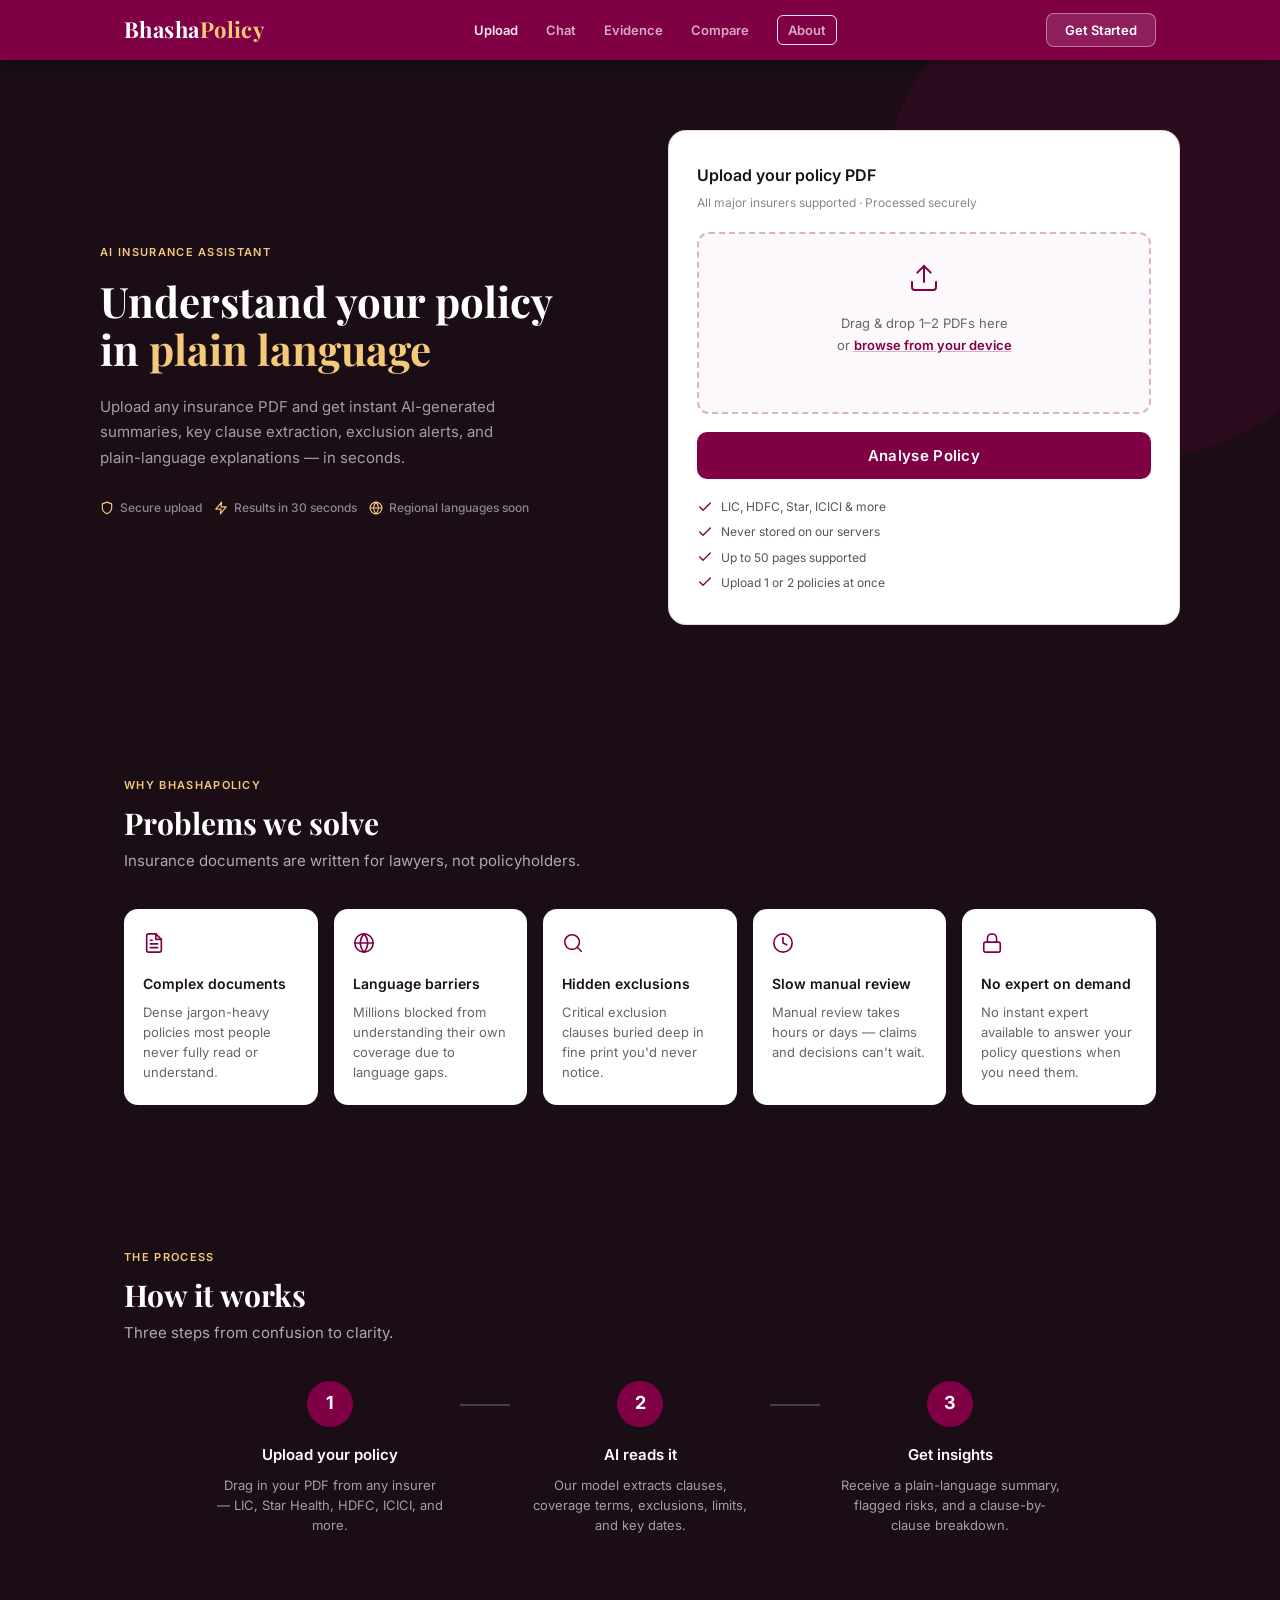
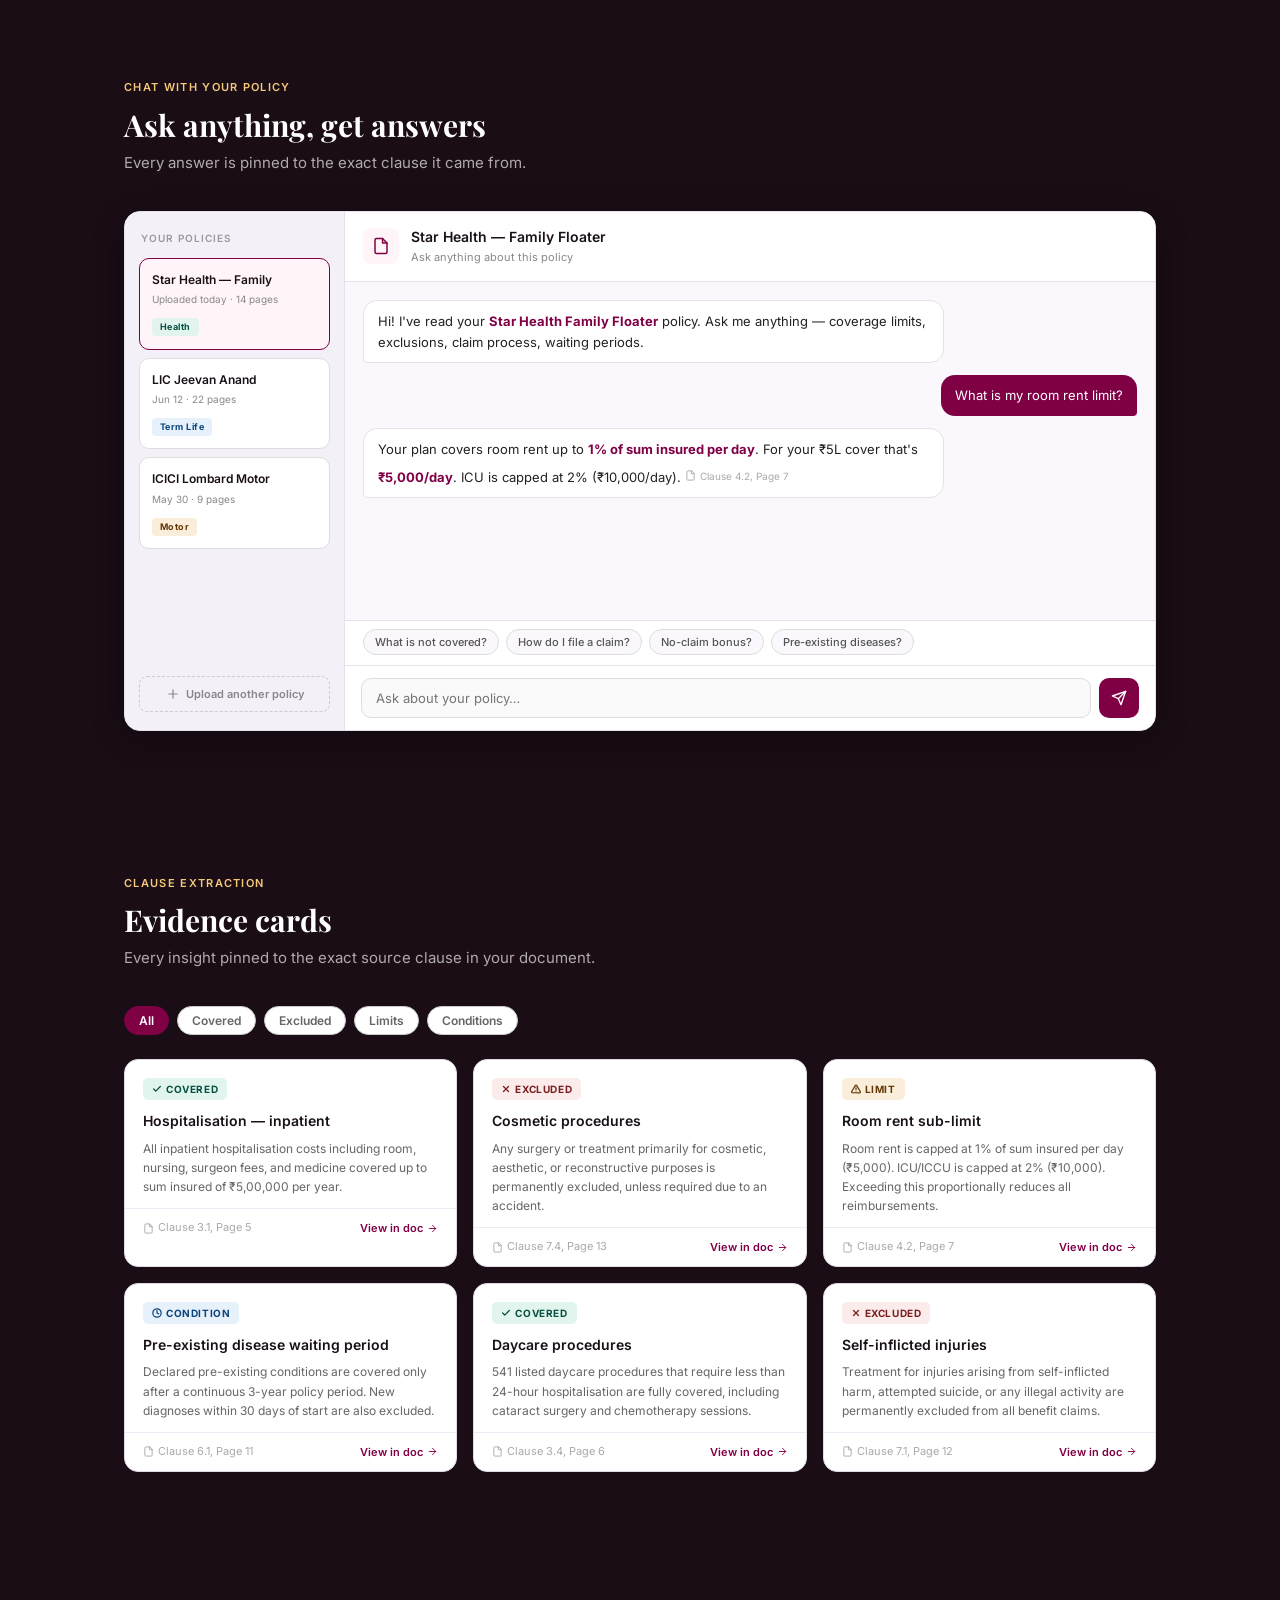
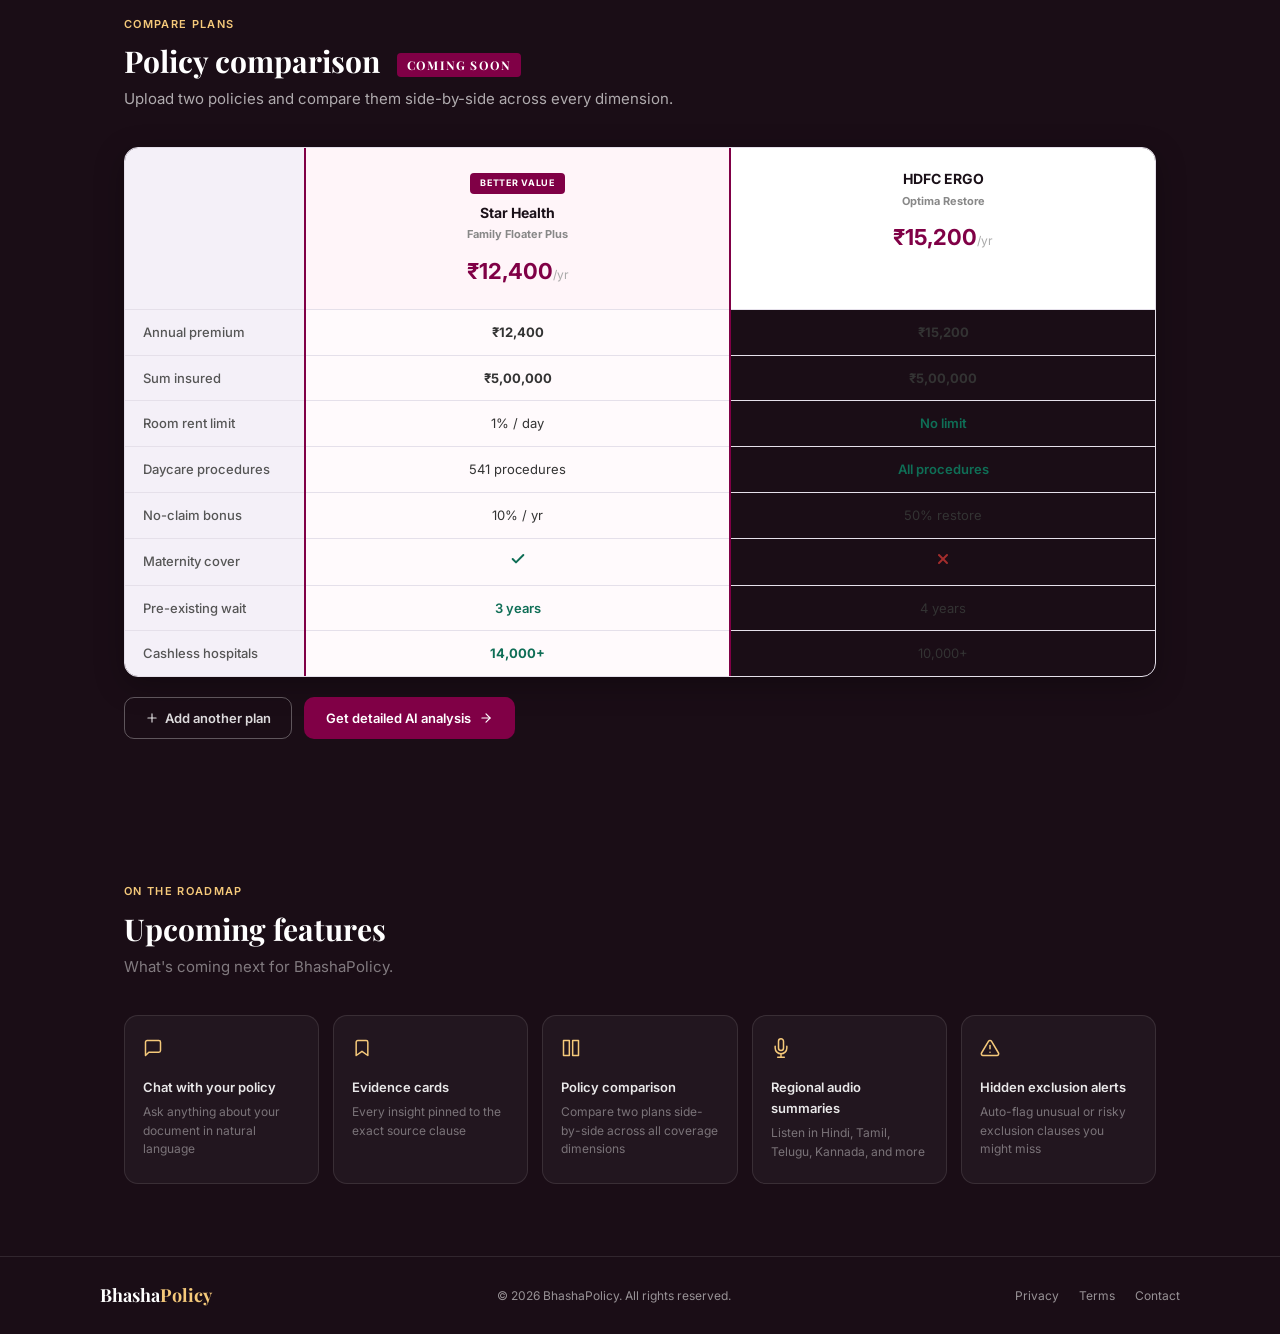
==== commit 55c5c12c: "Fixed bugs" ====
--- a/frontend/index.html
+++ b/frontend/index.html
@@ -282,9 +282,11 @@
   <!-- ───────────── EVIDENCE CARDS ───────────── -->
   <section class="evidence-section" id="evidence-section">
     <div class="container">
-      <div class="section-label">Clause extraction</div>
-      <h2 class="section-title">Evidence cards</h2>
+      <div class="section-label">Clause extraction</div> <!-- Compare plans-->
+      <h2 class="section-title">Evidence cards</h2> 
+      <!-- <h2 class="section-title">Policy comparison <span style="font-size: 14px; background: #f5c97a; color: #1A0D16; padding: 4px 10px; border-radius: 6px; vertical-align: middle; margin-left: 12px; font-family: 'Inter', sans-serif; font-weight: 700; letter-spacing: 0.05em; text-transform: uppercase;">Phase 2 Preview</span></h2>-->
       <p class="section-sub">Every insight pinned to the exact source clause in your document.</p>
+      <!-- <p class="section-sub" id="compareSub">UI concept: Upload two policies and compare them side-by-side across every dimension.</p> -->
 
       <div class="ev-filters" role="group" aria-label="Filter evidence cards">
         <button class="ev-filter active" data-filter="all">All</button>
@@ -424,7 +426,7 @@
   <section class="compare-section" id="compare-section">
     <div class="container">
       <div class="section-label">Compare plans</div>
-      <h2 class="section-title">Policy comparison</h2>
+      <h2 class="section-title">Policy comparison <span style="font-size: 12px; background: #800046; color: #fff; padding: 4px 10px; border-radius: 4px; vertical-align: middle; margin-left: 10px; letter-spacing: 0.1em; text-transform: uppercase;">Coming Soon</span></h2>
       <p class="section-sub" id="compareSub">Upload two policies and compare them side-by-side across every dimension.</p>
 
       <div class="compare-table-wrap">
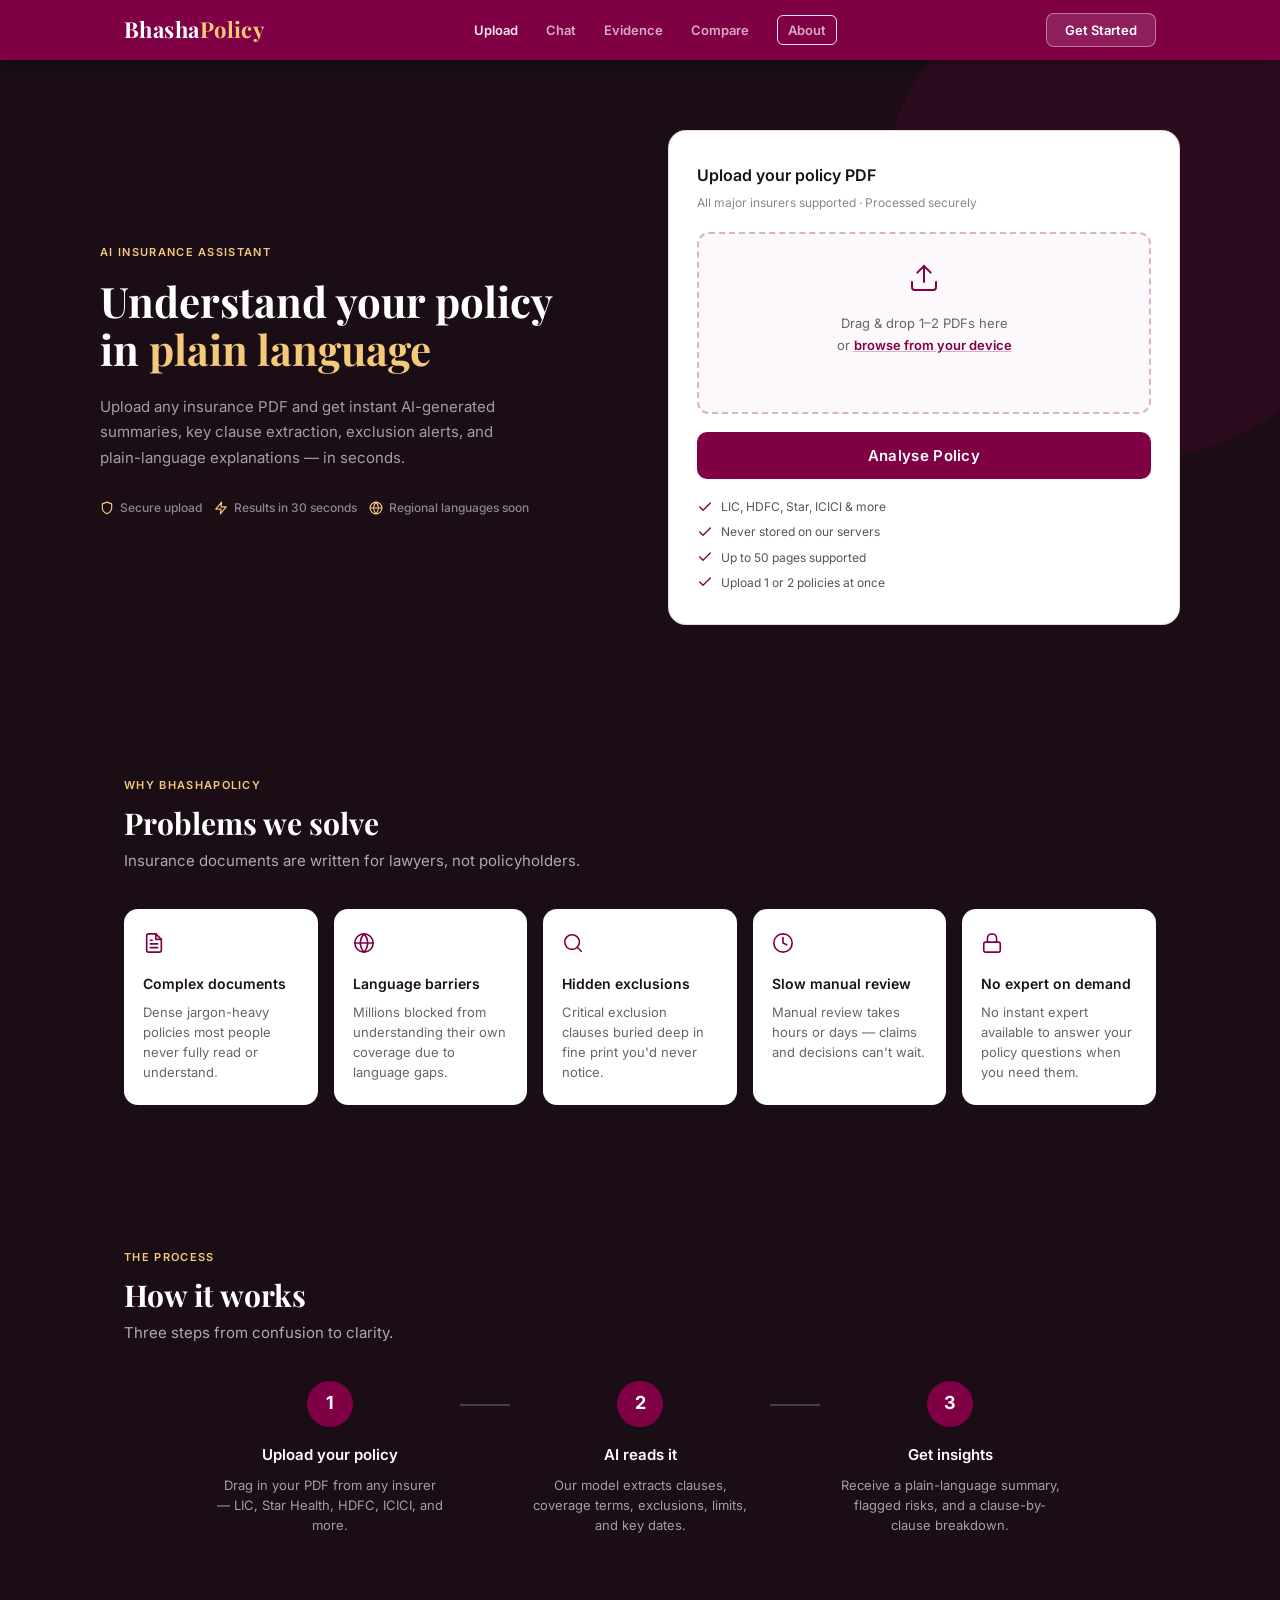
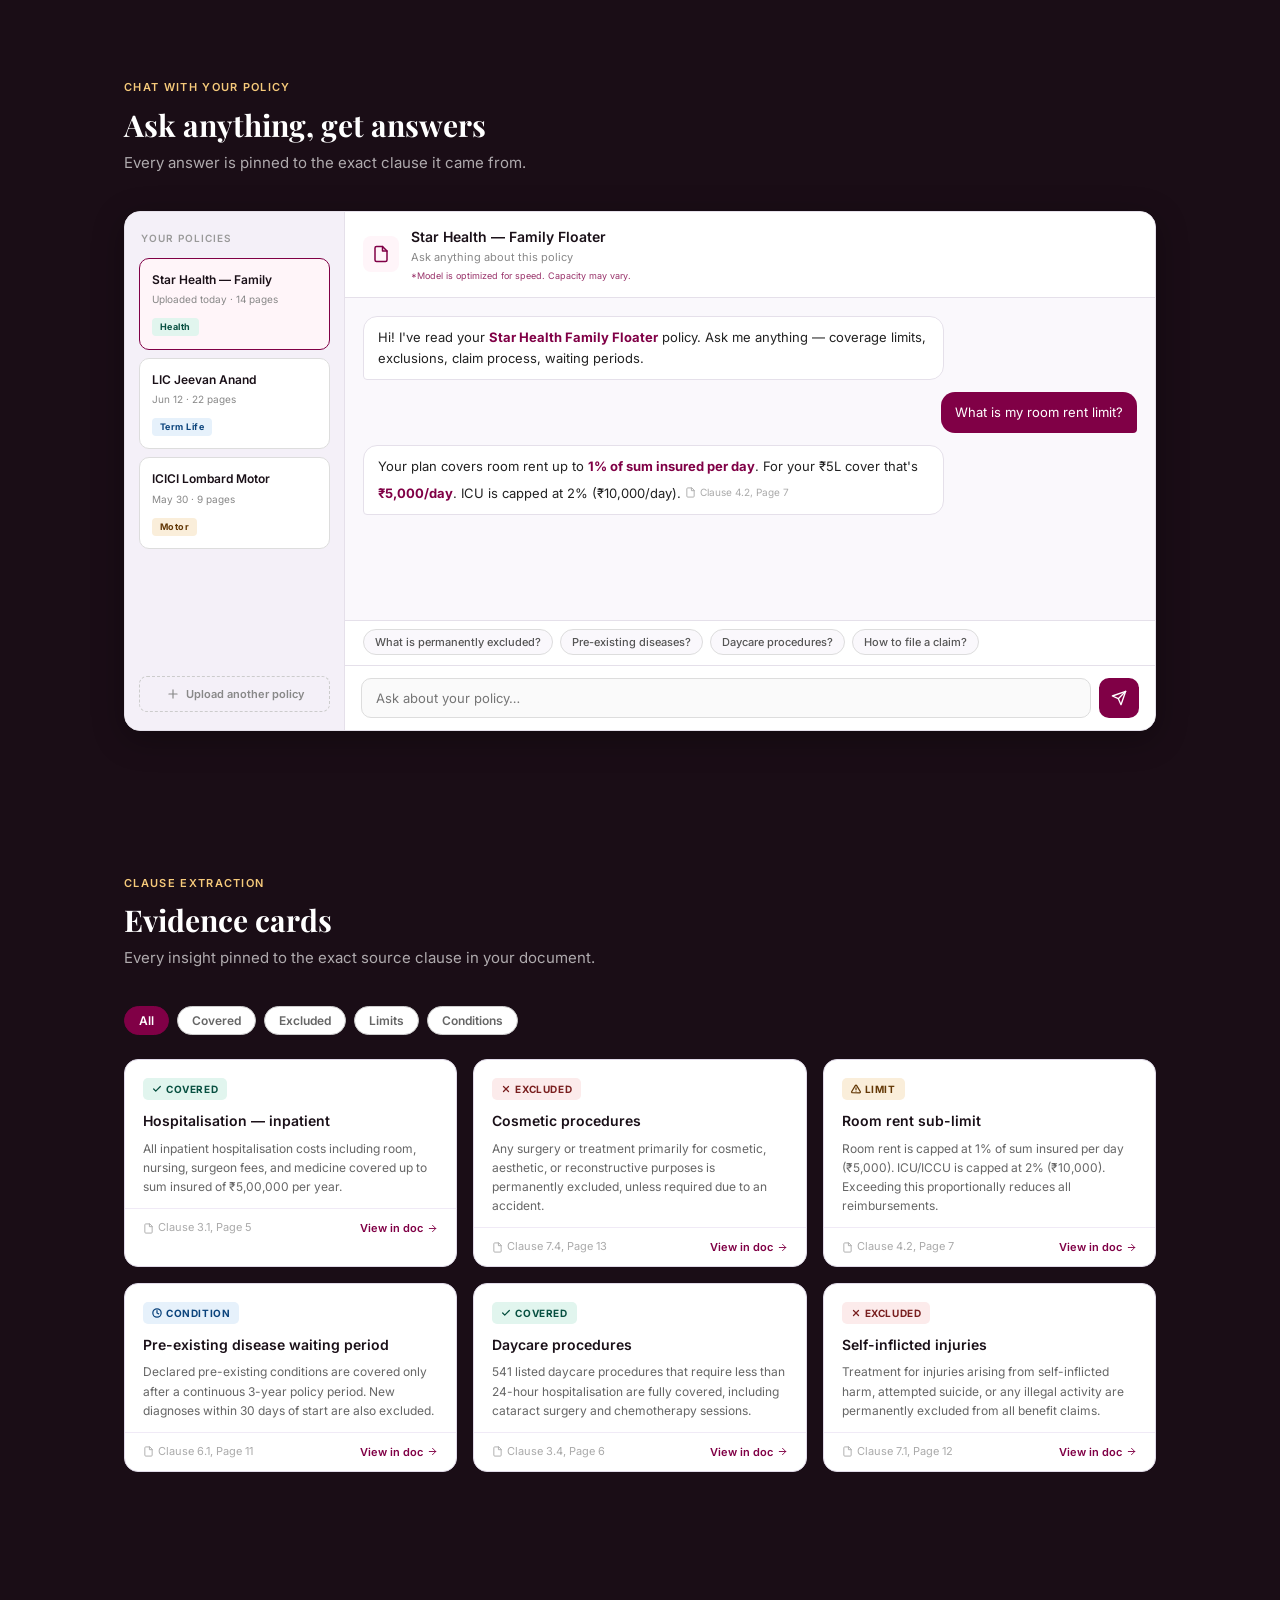
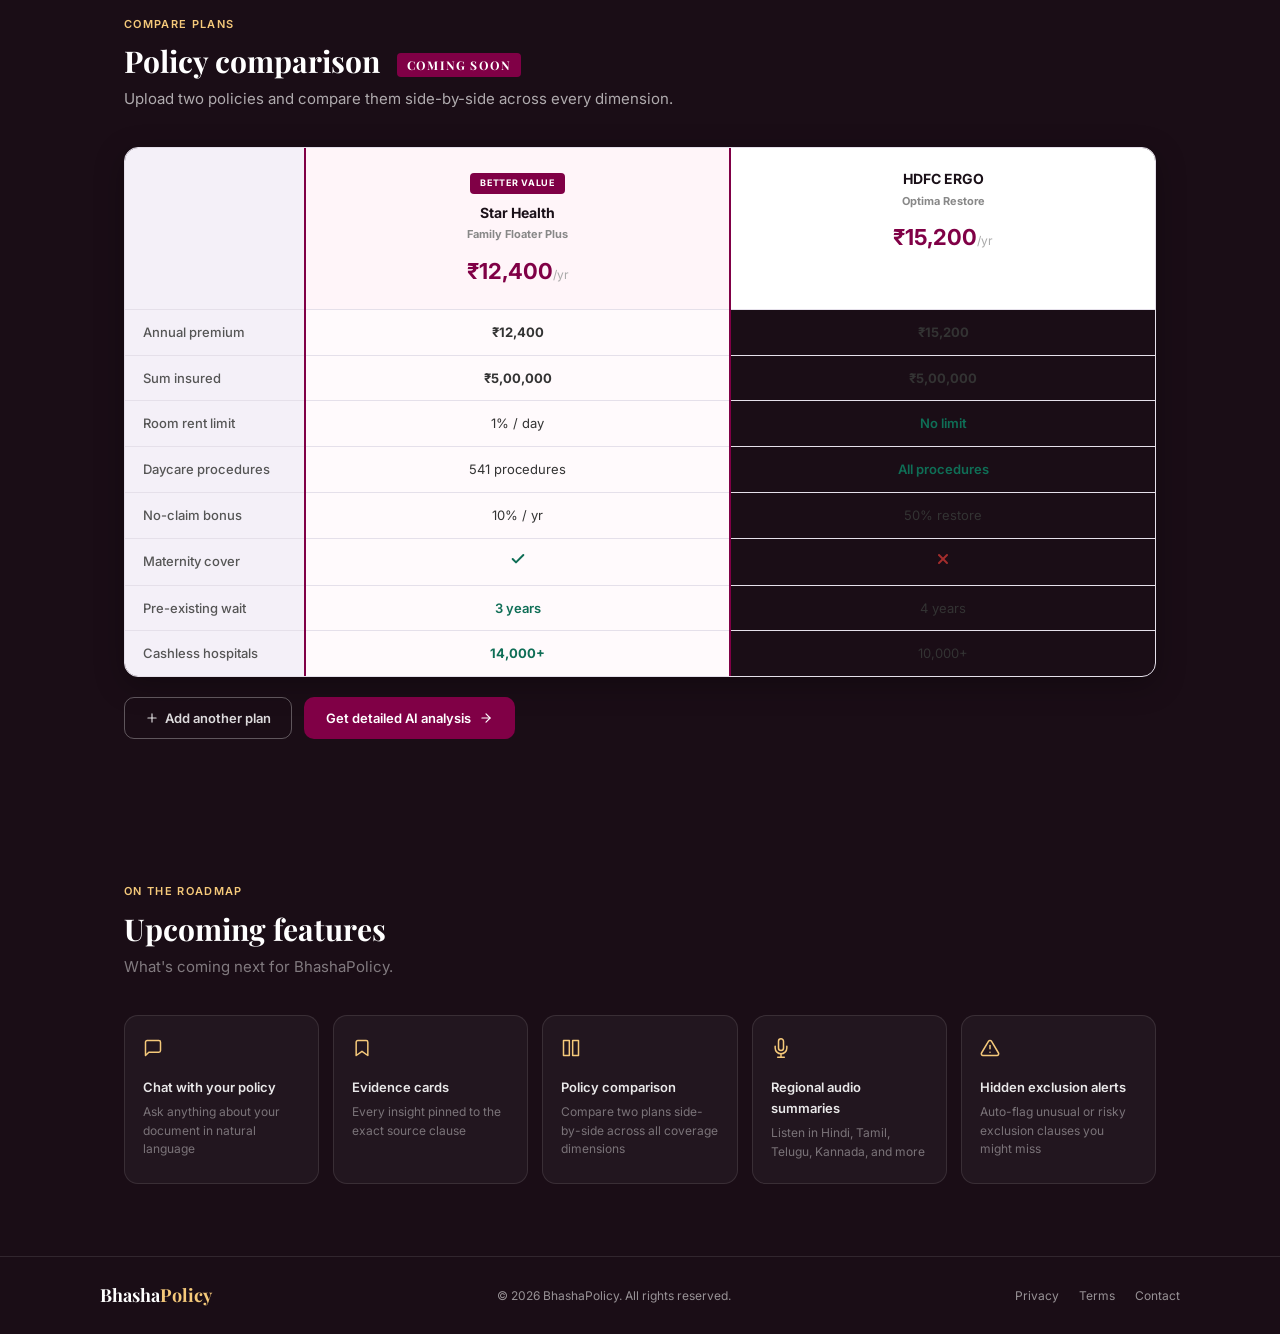
==== commit 440a19a6: "submission build: Added LLM Router, Gemini integration, and dynamic UI logic." ====
--- a/frontend/index.html
+++ b/frontend/index.html
@@ -237,7 +237,13 @@
             </div>
             <div>
               <div class="chat-doc-name" id="chatDocName">Star Health — Family Floater</div>
-              <div class="chat-doc-sub">Ask anything about this policy</div>
+              <div class="chat-doc-sub">
+                Ask anything about this policy
+                <span style="display:block; font-size: 9px; color: #800046; opacity: 0.8; margin-top: 2px;">
+                  *Model is optimized for speed. Capacity may vary.
+                </span>
+              </div>
+
             </div>
           </div>
 
@@ -255,11 +261,18 @@
             </div>
           </div>
 
-          <div class="quick-chips" id="quickChips">
+          <!-- <div class="quick-chips" id="quickChips">
             <button class="chip" data-q="What is not covered?">What is not covered?</button>
             <button class="chip" data-q="How do I file a claim?">How do I file a claim?</button>
             <button class="chip" data-q="What is the no-claim bonus?">No-claim bonus?</button>
             <button class="chip" data-q="Are pre-existing diseases covered?">Pre-existing diseases?</button>
+          </div> -->
+
+          <div class="quick-chips" id="quickChips">
+            <button class="chip" data-q="What is permanently excluded?">What is permanently excluded?</button>
+            <button class="chip" data-q="Are pre-existing diseases covered?">Pre-existing diseases?</button>
+            <button class="chip" data-q="Are daycare procedures included?">Daycare procedures?</button>
+            <button class="chip" data-q="How do I file a cashless claim?">How to file a claim?</button>
           </div>
 
           <div class="chat-input-row">
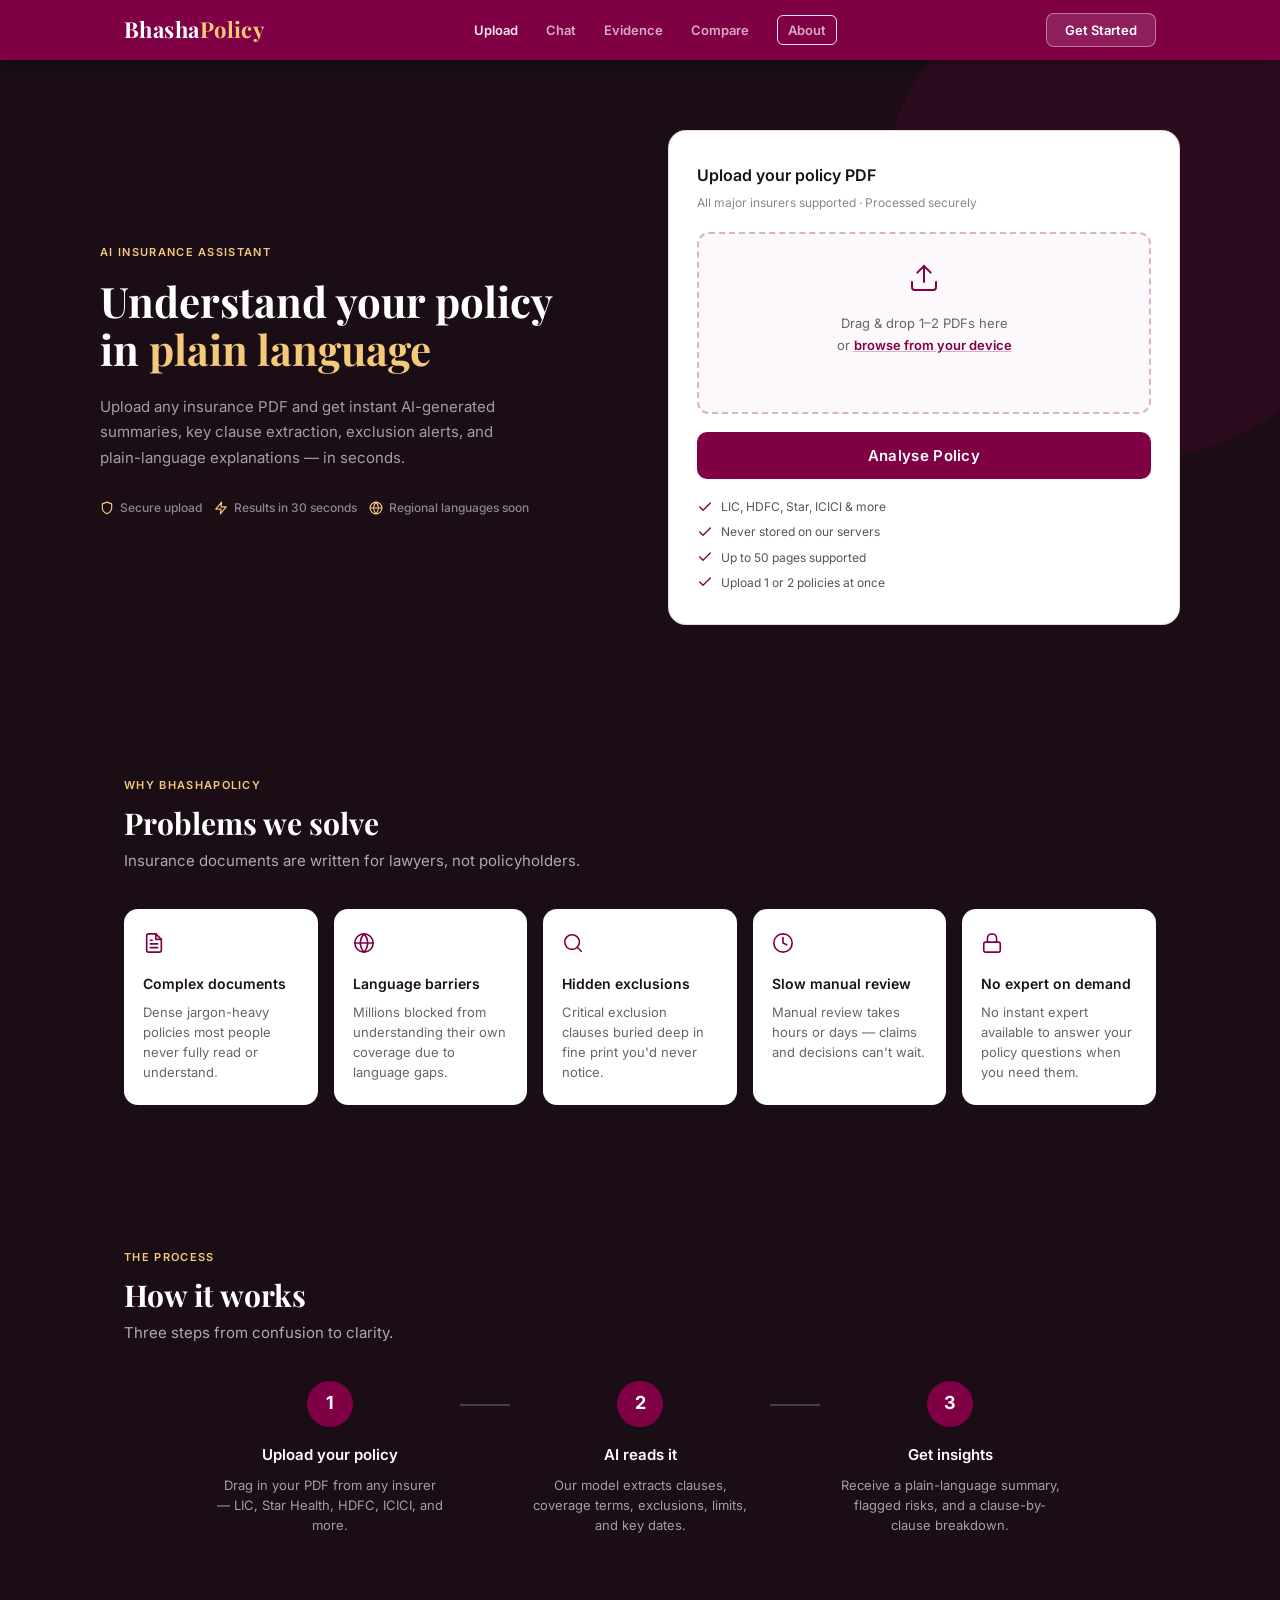
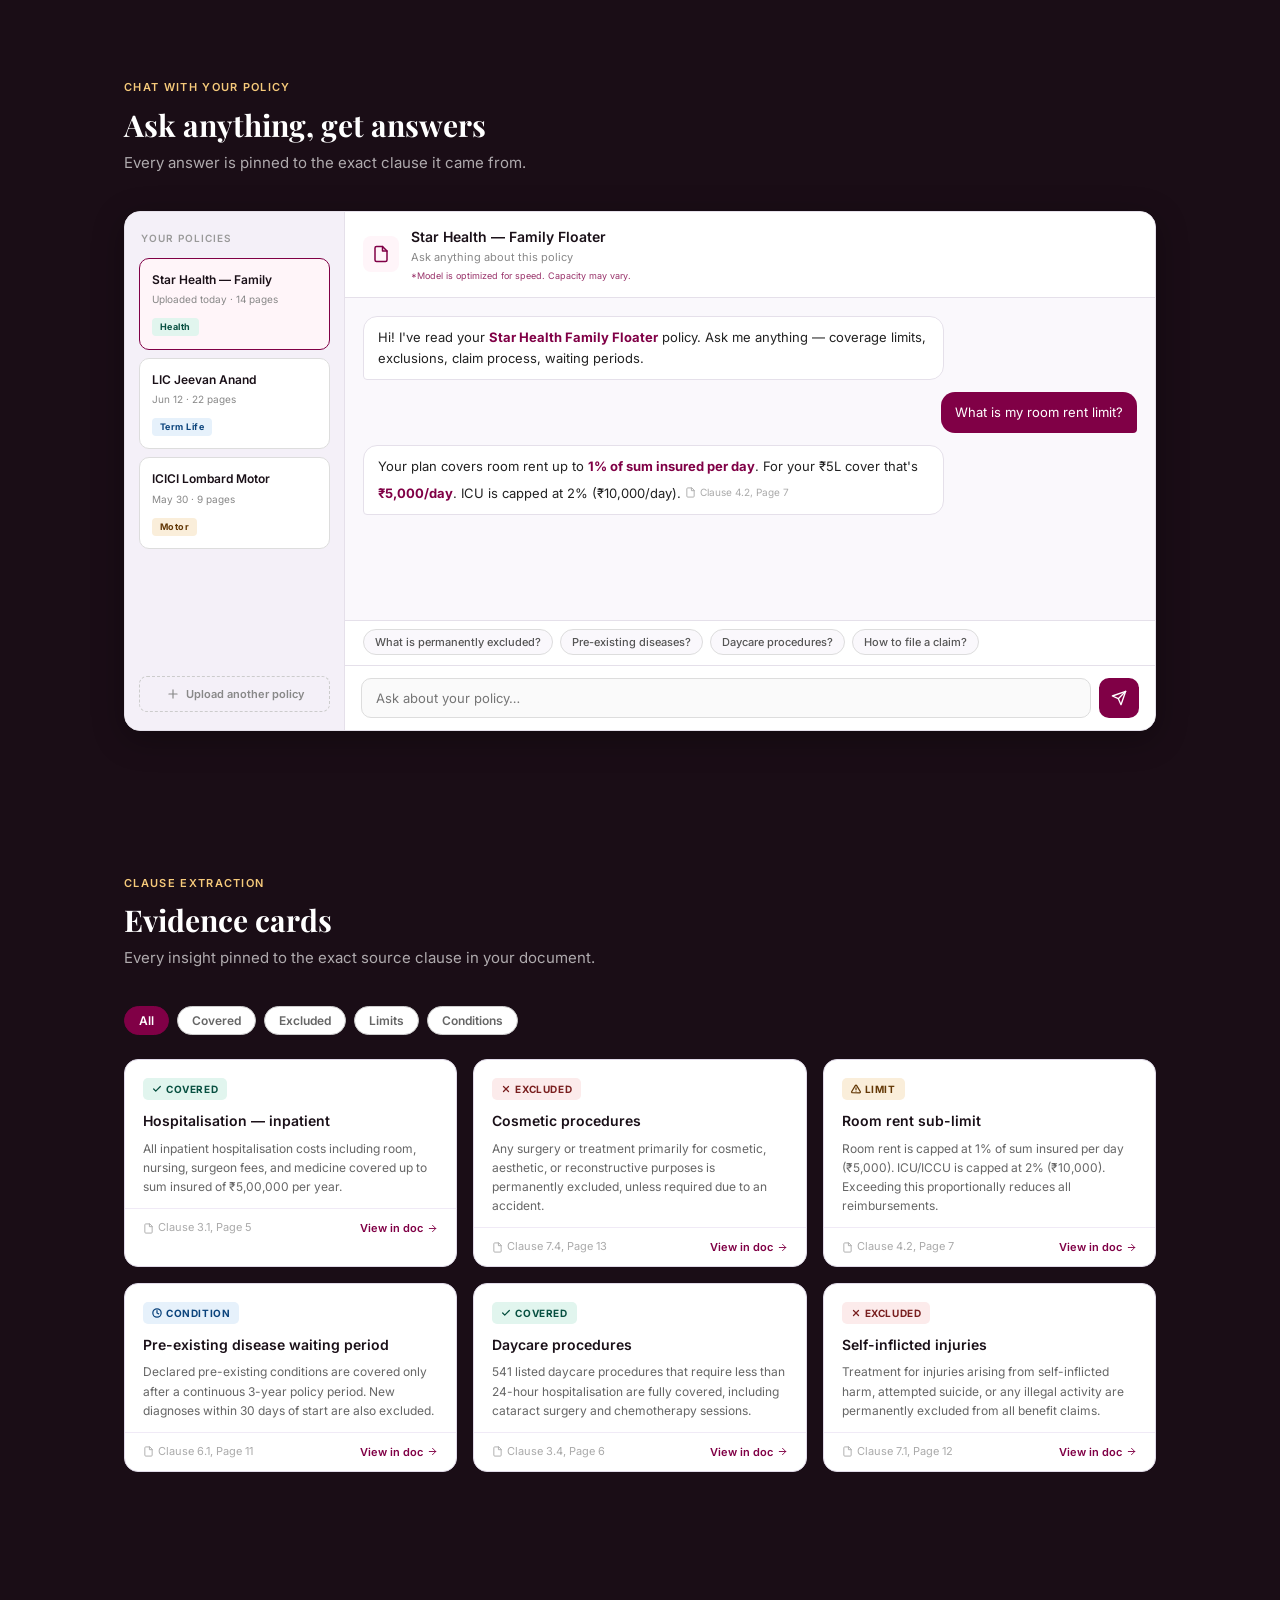
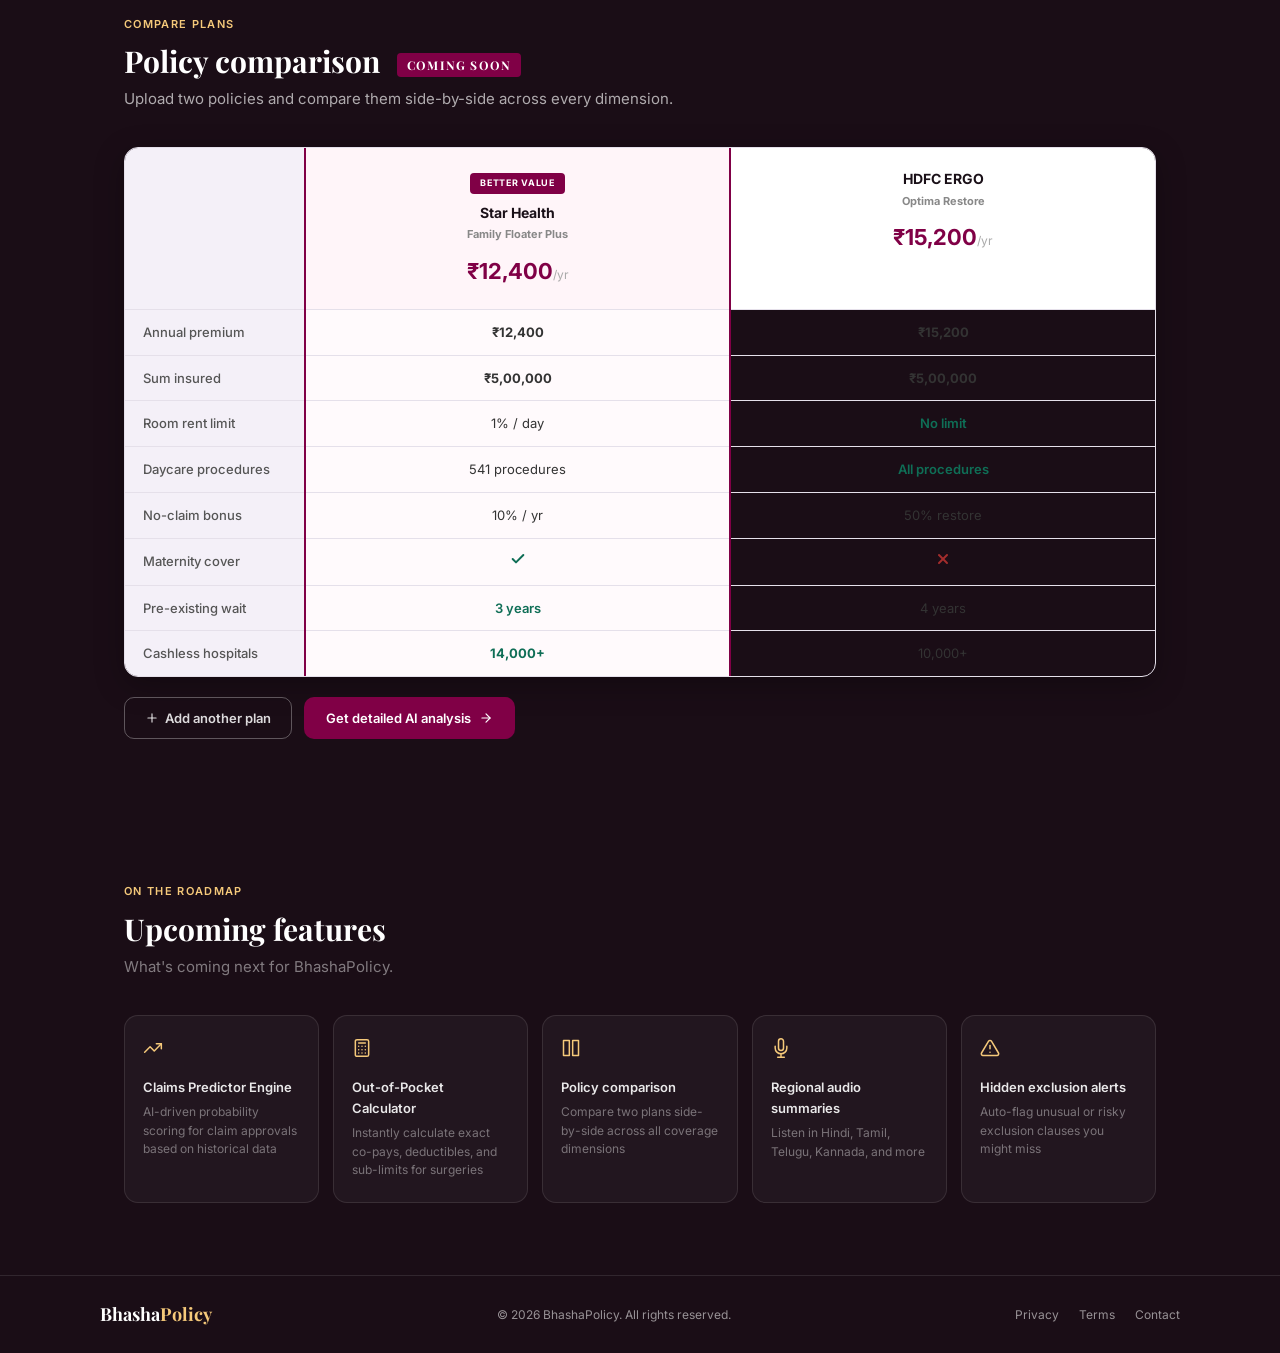
==== commit e91719f6: "Fix: memory storage issue" ====
--- a/frontend/index.html
+++ b/frontend/index.html
@@ -533,7 +533,7 @@
       <h2 class="section-title upcoming-title">Upcoming features</h2>
       <p class="section-sub upcoming-sub">What's coming next for BhashaPolicy.</p>
       <div class="feat-grid">
-        <div class="feat-card">
+        <!-- <div class="feat-card">
           <div class="feat-icon">
             <svg width="20" height="20" viewBox="0 0 24 24" fill="none" stroke="#f5c97a" stroke-width="1.8" stroke-linecap="round" stroke-linejoin="round" aria-hidden="true"><path d="M21 15a2 2 0 0 1-2 2H7l-4 4V5a2 2 0 0 1 2-2h14a2 2 0 0 1 2 2z"/></svg>
           </div>
@@ -546,6 +546,37 @@
           </div>
           <h3 class="feat-title">Evidence cards</h3>
           <p class="feat-sub">Every insight pinned to the exact source clause</p>
+        </div> -->
+
+        <div class="feat-card">
+          <div class="feat-icon">
+            <svg width="20" height="20" viewBox="0 0 24 24" fill="none" stroke="#f5c97a" stroke-width="1.8" stroke-linecap="round" stroke-linejoin="round" aria-hidden="true">
+              <polyline points="22 7 13.5 15.5 8.5 10.5 2 17"/>
+              <polyline points="16 7 22 7 22 13"/>
+            </svg>
+          </div>
+          <h3 class="feat-title">Claims Predictor Engine</h3>
+          <p class="feat-sub">AI-driven probability scoring for claim approvals based on historical data</p>
+        </div>
+
+        <div class="feat-card">
+          <div class="feat-icon">
+            <svg width="20" height="20" viewBox="0 0 24 24" fill="none" stroke="#f5c97a" stroke-width="1.8" stroke-linecap="round" stroke-linejoin="round" aria-hidden="true">
+              <rect x="4" y="2" width="16" height="20" rx="2" ry="2"/>
+              <line x1="8" y1="6" x2="16" y2="6"/>
+              <line x1="16" y1="14" x2="16.01" y2="14"/>
+              <line x1="12" y1="14" x2="12.01" y2="14"/>
+              <line x1="8" y1="14" x2="8.01" y2="14"/>
+              <line x1="8" y1="10" x2="8.01" y2="10"/>
+              <line x1="12" y1="10" x2="12.01" y2="10"/>
+              <line x1="16" y1="10" x2="16.01" y2="10"/>
+              <line x1="8" y1="18" x2="8.01" y2="18"/>
+              <line x1="12" y1="18" x2="12.01" y2="18"/>
+              <line x1="16" y1="18" x2="16.01" y2="18"/>
+            </svg>
+          </div>
+          <h3 class="feat-title">Out-of-Pocket Calculator</h3>
+          <p class="feat-sub">Instantly calculate exact co-pays, deductibles, and sub-limits for surgeries</p>
         </div>
         <div class="feat-card">
           <div class="feat-icon">
